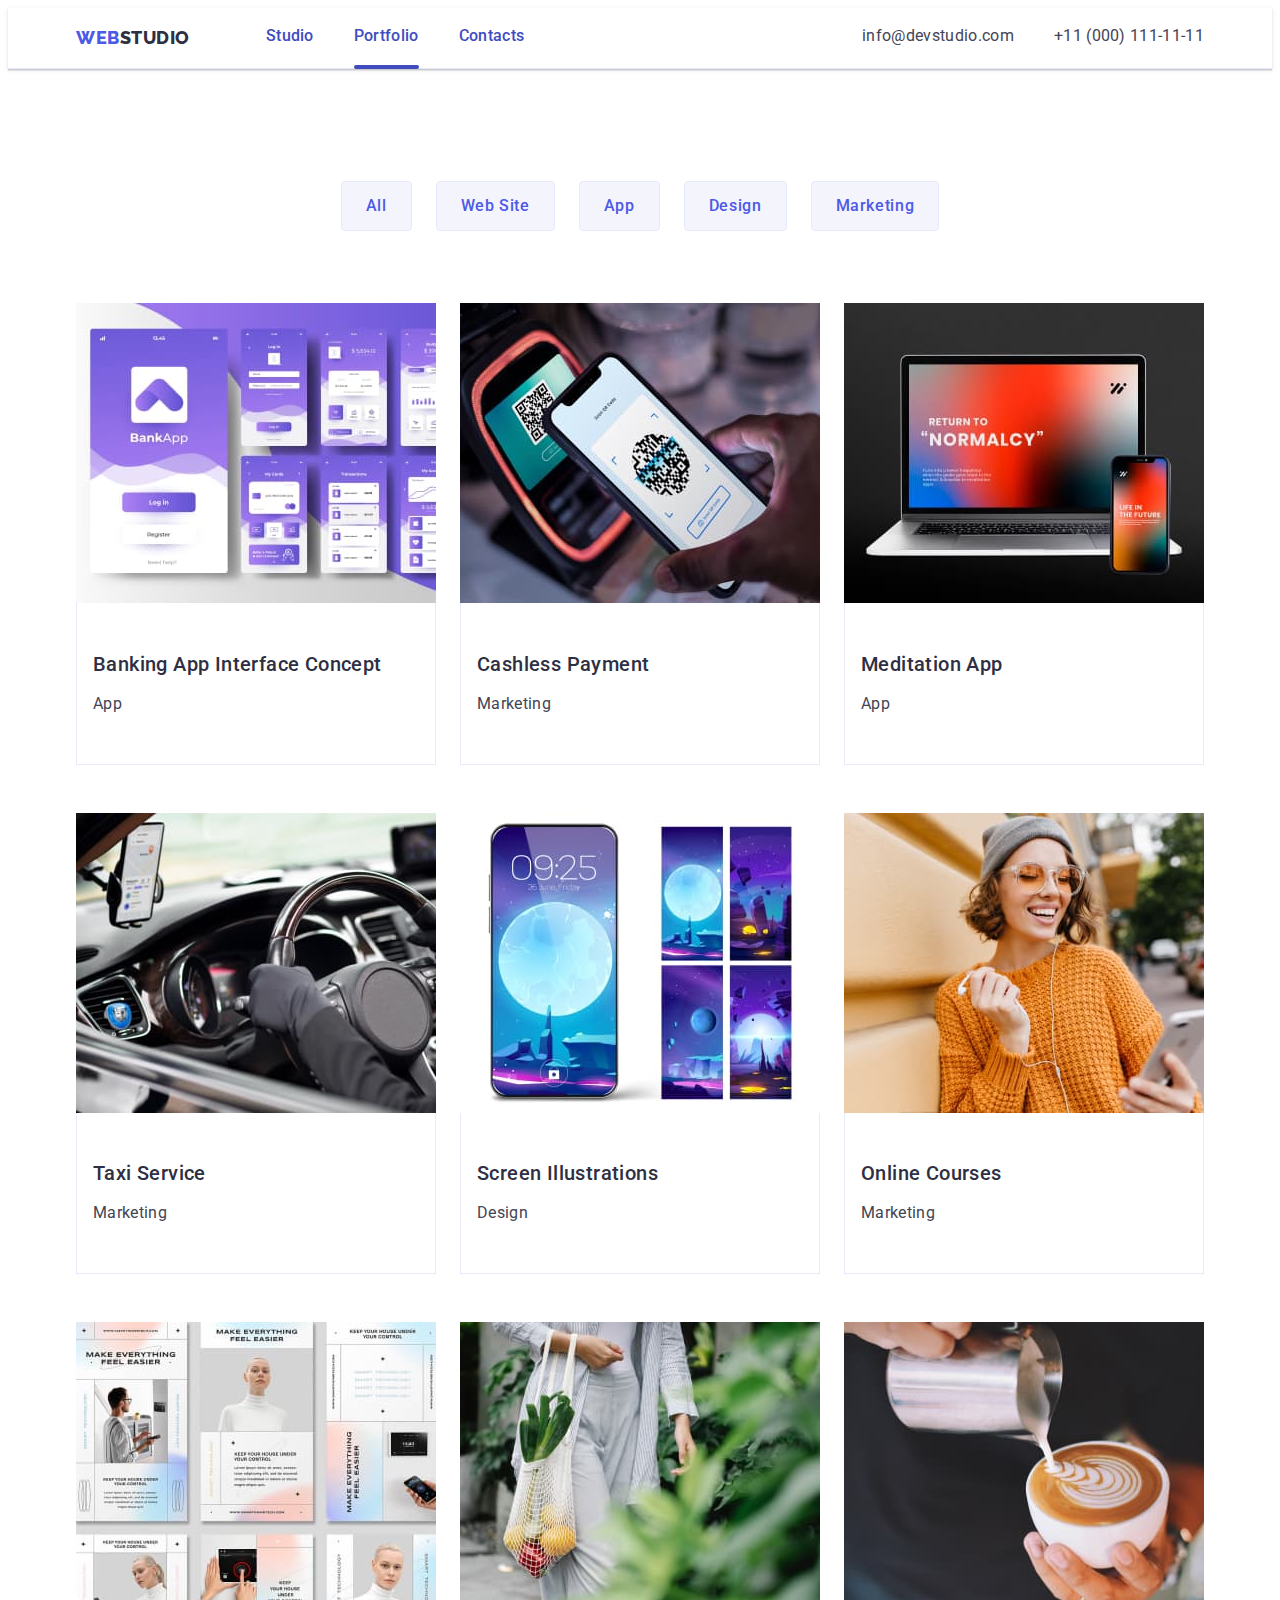
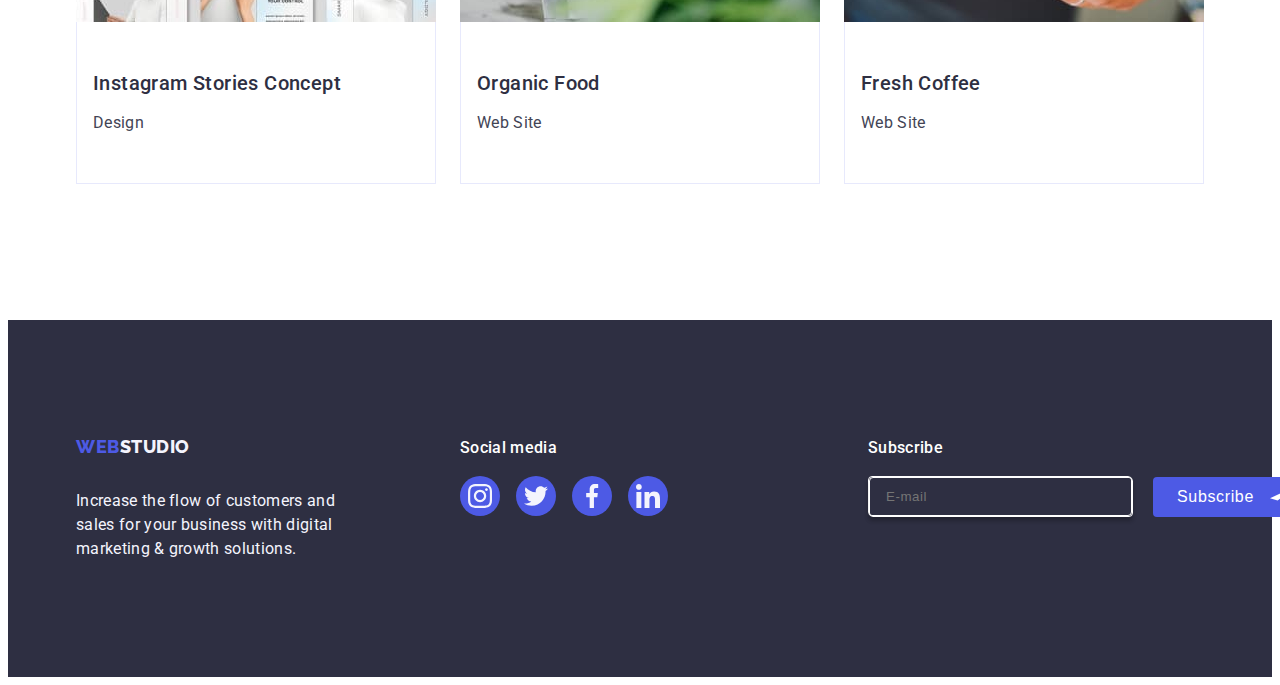
==== portfolio.html @ 629d3f47 "Initial commit" ====
<!DOCTYPE html>
<html lang="en">
  <head>
    <meta charset="UTF-8" />
    <meta name="viewport" content="width=device-width, initial-scale=1.0" />
    <title>Portofoliu</title>

    <link
      rel="stylesheet"
      href="https://cdnjs.cloudflare.com/ajax/libs/modern-normalize/2.0.0/modern-normalize.min.css"
      integrity="sha512-4xo8blKMVCiXpTaLzQSLSw3KFOVPWhm/TRtuPVc4WG6kUgjH6J03IBuG7JZPkcWMxJ5huwaBpOpnwYElP/m6wg=="
      crossorigin="anonymous"
      referrerpolicy="no-referrer"
    />
    <link rel="stylesheet" href="./css/styles.css" />
    <link rel="preconnect" href="https://fonts.googleapis.com" />
    <link rel="preconnect" href="https://fonts.gstatic.com" crossorigin />
    <link
      href="https://fonts.googleapis.com/css2?family=Raleway:wght@700&family=Roboto:wght@400;500;700;900&display=swap"
      rel="stylesheet"
    />
  </head>

  <body>
    <!-- Header content -->

    <header class="header-container">
      <div class="header-content container space">
        <nav class="header-navbar">
          <a class="logo logo-blue link header-navbar-logo" href="./index.html"
            >Web<span class="logo logo-dark link">Studio</span></a
          >
          <ul class="list header-navbar-menu">
            <li>
              <a class="header-nav-link link" href="./index.html">Studio</a>
            </li>
            <li>
              <a
                class="header-nav-link link portfolio-nav-link"
                href="./portfolio.html"
                >Portfolio</a
              >
            </li>
            <li>
              <a class="header-nav-link link" href="">Contacts</a>
            </li>
          </ul>
        </nav>
        <address class="address">
          <ul class="list header-address-container">
            <li>
              <a class="address-link link" href="mailto:info@devstudio.com"
                >info@devstudio.com</a
              >
            </li>
            <li>
              <a class="address-link link" href="tel:+110001111111"
                >+11 (000) 111-11-11</a
              >
            </li>
          </ul>
        </address>
      </div>
    </header>

    <main>
      <!-- Services section -->
      <section class="services-section-container">
        <div class="container">
          <h1 class="visually-hidden">h1</h1>
          <!-- Filter buttons -->
          <ul class="list filter-buttons-list">
            <li>
              <button class="portfolio-filter-button" type="button">All</button>
            </li>
            <li>
              <button class="portfolio-filter-button" type="button">
                Web Site
              </button>
            </li>
            <li>
              <button class="portfolio-filter-button" type="button">App</button>
            </li>
            <li>
              <button class="portfolio-filter-button" type="button">
                Design
              </button>
            </li>
            <li>
              <button class="portfolio-filter-button" type="button">
                Marketing
              </button>
            </li>
          </ul>

          <!-- Services content -->
          <ul class="list services-content-container">
            <li class="services-content-ul-li">
              <a class="link portfolio-link" href="">
                <div class="portfolio-transition-div">
                  <img
                    src="./images/service-img-banking-app.jpg"
                    alt="Banking"
                    width="360"
                  />
                  <p class="portfolio-transition-paragraph">
                    14 Stylish and User-Friendly App Design Concepts · Task
                    Manager App · Calorie Tracker App · Exotic Fruit Ecommerce
                    App · Cloud Storage App
                  </p>
                </div>
                <div class="services-content-div">
                  <h2 class="service-name">Banking App Interface Concept</h2>
                  <p class="service-category">App</p>
                </div>
              </a>
            </li>
            <li class="services-content-ul-li">
              <a class="link portfolio-link" href="">
                <div class="portfolio-transition-div">
                  <img
                    src="./images/service-img-payment.jpg"
                    alt="Payment"
                    width="360"
                  />
                  <p class="portfolio-transition-paragraph">
                    14 Stylish and User-Friendly App Design Concepts · Task
                    Manager App · Calorie Tracker App · Exotic Fruit Ecommerce
                    App · Cloud Storage App
                  </p>
                </div>
                <div class="services-content-div">
                  <h2 class="service-name">Cashless Payment</h2>
                  <p class="service-category">Marketing</p>
                </div>
              </a>
            </li>
            <li class="services-content-ul-li">
              <a class="link portfolio-link" href="">
                <div class="portfolio-transition-div">
                  <img
                    src="./images/service-img-meditation-app.jpg"
                    alt="Meditation"
                    width="360"
                  />
                  <p class="portfolio-transition-paragraph">
                    14 Stylish and User-Friendly App Design Concepts · Task
                    Manager App · Calorie Tracker App · Exotic Fruit Ecommerce
                    App · Cloud Storage App
                  </p>
                </div>
                <div class="services-content-div">
                  <h2 class="service-name">Meditation App</h2>
                  <p class="service-category">App</p>
                </div>
              </a>
            </li>
            <li class="services-content-ul-li">
              <a class="link portfolio-link" href="">
                <div class="portfolio-transition-div">
                  <img
                    src="./images/service-img-taxi-service.jpg"
                    alt="Taxi"
                    width="360"
                  />
                  <p class="portfolio-transition-paragraph">
                    14 Stylish and User-Friendly App Design Concepts · Task
                    Manager App · Calorie Tracker App · Exotic Fruit Ecommerce
                    App · Cloud Storage App
                  </p>
                </div>
                <div class="services-content-div">
                  <h2 class="service-name">Taxi Service</h2>
                  <p class="service-category">Marketing</p>
                </div>
              </a>
            </li>
            <li class="services-content-ul-li">
              <a class="link portfolio-link" href="">
                <div class="portfolio-transition-div">
                  <img
                    src="./images/service-img-screen-illustrations.jpg"
                    alt="Illustrations"
                    width="360"
                  />
                  <p class="portfolio-transition-paragraph">
                    14 Stylish and User-Friendly App Design Concepts · Task
                    Manager App · Calorie Tracker App · Exotic Fruit Ecommerce
                    App · Cloud Storage App
                  </p>
                </div>
                <div class="services-content-div">
                  <h2 class="service-name">Screen Illustrations</h2>
                  <p class="service-category">Design</p>
                </div>
              </a>
            </li>
            <li class="services-content-ul-li">
              <a class="link portfolio-link" href="">
                <div class="portfolio-transition-div">
                  <img
                    src="./images/service-img-courses.jpg"
                    alt="Courses"
                    width="360"
                  />
                  <p class="portfolio-transition-paragraph">
                    14 Stylish and User-Friendly App Design Concepts · Task
                    Manager App · Calorie Tracker App · Exotic Fruit Ecommerce
                    App · Cloud Storage App
                  </p>
                </div>
                <div class="services-content-div">
                  <h2 class="service-name">Online Courses</h2>
                  <p class="service-category">Marketing</p>
                </div>
              </a>
            </li>
            <li class="services-content-ul-li">
              <a class="link portfolio-link" href="">
                <div class="portfolio-transition-div">
                  <img
                    src="./images/service-img-insta-stories.jpg"
                    alt="Insta stories"
                    width="360"
                  />
                  <p class="portfolio-transition-paragraph">
                    14 Stylish and User-Friendly App Design Concepts · Task
                    Manager App · Calorie Tracker App · Exotic Fruit Ecommerce
                    App · Cloud Storage App
                  </p>
                </div>
                <div class="services-content-div">
                  <h2 class="service-name">Instagram Stories Concept</h2>
                  <p class="service-category">Design</p>
                </div>
              </a>
            </li>
            <li class="services-content-ul-li">
              <a class="link portfolio-link" href="">
                <div class="portfolio-transition-div">
                  <img
                    src="./images/service-img-food.jpg"
                    alt=" Food"
                    width="360"
                  />
                  <p class="portfolio-transition-paragraph">
                    14 Stylish and User-Friendly App Design Concepts · Task
                    Manager App · Calorie Tracker App · Exotic Fruit Ecommerce
                    App · Cloud Storage App
                  </p>
                </div>
                <div class="services-content-div">
                  <h2 class="service-name">Organic Food</h2>
                  <p class="service-category">Web Site</p>
                </div>
              </a>
            </li>
            <li class="services-content-ul-li">
              <a class="link portfolio-link" href="">
                <div class="portfolio-transition-div">
                  <img
                    src="./images/service-img-coffee.jpg"
                    alt="Coffee"
                    width="360"
                  />
                  <p class="portfolio-transition-paragraph">
                    14 Stylish and User-Friendly App Design Concepts · Task
                    Manager App · Calorie Tracker App · Exotic Fruit Ecommerce
                    App · Cloud Storage App
                  </p>
                </div>
                <div class="services-content-div">
                  <h2 class="service-name">Fresh Coffee</h2>
                  <p class="service-category">Web Site</p>
                </div>
              </a>
            </li>
          </ul>
        </div>
      </section>
    </main>

    <!-- Footer content -->
    <footer class="footer-background footer-container">
      <div class="container footer-div">
        <div class="footer-logo-div">
          <a
            class="logo logo-blue link footer-logo-container"
            href="./index.html"
            >Web<span class="logo logo-light link">Studio</span></a
          >
          <p class="footer-content footer-paragraph-container">
            Increase the flow of customers and sales for your business with
            digital marketing & growth solutions.
          </p>
          <address></address>
        </div>
        <div class="footer-social-media-div">
          <p class="footer-social-media-p">Social media</p>
          <ul class="list footer-ul-list-svg">
            <li class="footer-list-svg">
              <a href="" class="footer-link-svg">
                <svg width="24" height="24" class="footer-svg">
                  <use href="./images/icons.svg#instagram-2"></use>
                </svg>
              </a>
            </li>
            <li class="footer-list-svg">
              <a href="" class="footer-link-svg">
                <svg width="24" height="24" class="footer-svg">
                  <use href="./images/icons.svg#twitter-2"></use>
                </svg>
              </a>
            </li>
            <li class="footer-list-svg">
              <a href="" class="footer-link-svg">
                <svg width="24" height="24" class="footer-svg">
                  <use href="./images/icons.svg#facebook-2"></use>
                </svg>
              </a>
            </li>
            <li class="footer-list-svg">
              <a href="" class="footer-link-svg">
                <svg width="24" height="24" class="footer-svg">
                  <use href="./images/icons.svg#linkedin-2"></use>
                </svg>
              </a>
            </li>
          </ul>
        </div>
        <!-- Subscription Form -->
        <div class="footer-form-div">
          <p class="footer-form-p">Subscribe</p>
          <form
            class="footer-form-form"
            novalidate
            autocomplete="off"
            name="footer-form"
          >
            <label class="footer-form-label">
              <input
                class="footer-form-input"
                type="email"
                name="email"
                placeholder="E-mail"
              />
            </label>
            <button type="submit" class="footer-form-button">
              Subscribe
              <svg class="footer-form-svg" width="24" height="24">
                <use href="./images/icons.svg#send-icon"></use>
              </svg>
            </button>
          </form>
        </div>
      </div>
    </footer>
    <script src="./js/modal.js"></script>
  </body>
</html>
---- css/styles.css ----
:root {
  --primary-brand-color: #4d5ae5;
  --pressed-state-color: #404bbf;
  --dark-color: #2e2f42;
  --success-color: #31d0aa;
  --text-color: #434455;
  --subtle-text-color: #8e8f99;
  --accent-color: #e7e9fc;
  --light-color: #f4f4fd;
  --modal-overlay-color: #2e2f42;
  --hero-background-color: #2e2f42;
  --white-background-color: #ffffff;
  --modal-background-color: #fcfcfc;
}

* {
  box-sizing: border-box;
}

ul {
  padding: 0;
}

body {
  font-family: "Roboto", sans-serif;
  color: var(--text-color);
  background-color: var(--white-background-color);
}

.space {
  display: flex;
  justify-content: space-between;
}

img {
  display: block;
}

.header-container {
  border-bottom: 1px solid #e7e9fc;
  box-shadow: 0px 2px 1px rgba(46, 47, 66, 0.08),
    0px 1px 1px rgba(46, 47, 66, 0.16), 0px 1px 6px rgba(46, 47, 66, 0.08);
}

.header-content {
  display: flex;
}

.header-navbar {
  display: flex;
  align-items: center;
}

.header-navbar-logo {
  margin-right: 76px;
}

.header-navbar-menu {
  display: flex;
  gap: 40px;
}

.header-address-container {
  display: flex;
  gap: 40px;
}

.container {
  width: 1158px;
  margin: 0 auto;
  padding: 0 15px;
}

.logo {
  font-family: "Raleway", sans-serif;
  font-size: 18px;
  font-style: normal;
  font-weight: 800;
  line-height: 1.17;
  letter-spacing: 0.54px;
  text-transform: uppercase;
  text-decoration: none;
}

.logo-blue {
  color: var(--primary-brand-color);
}

.logo-dark {
  color: var(--dark-color);
}

.logo-light {
  color: var(--light-color);
}

.header-nav-link {
  color: var(--dark-color);
  padding: 24px 0;
  font-size: 16px;
  font-style: normal;
  font-weight: 500;
  line-height: 1.5;
  letter-spacing: 0.02em;
  transition: color 250ms cubic-bezier(0.4, 0, 0.2, 1);
  position: relative;
  color: #404bbf;
}

.header-nav-link:hover,
.header-nav-link:focus {
  color: #404bbf;
}

.studio-nav-link::after {
  content: "";
  width: 100%;
  height: 4px;
  left: 0;
  background-color: var(--pressed-state-color);
  display: block;
  border-radius: 2px;
  position: relative;
  top: 17px;
  bottom: -1px;
  transition: color 250ms cubic-bezier(0.4, 0, 0.2, 1);
}

.portfolio-nav-link::after {
  content: "";
  width: 100%;
  height: 4px;
  left: 0;
  background-color: var(--pressed-state-color);
  display: block;
  border-radius: 2px;
  position: relative;
  top: 17px;
  bottom: -1px;
  transition: color 250ms cubic-bezier(0.4, 0, 0.2, 1);
}

.contacts-nav-link::after {
  content: "";
  width: 100%;
  height: 4px;
  left: 0;
  background-color: var(--pressed-state-color);
  display: block;
  border-radius: 2px;
  position: relative;
  top: 17px;
  bottom: -1px;
  transition: color 250ms cubic-bezier(0.4, 0, 0.2, 1);
}

.address {
  font-style: normal;
}

.address-link {
  color: var(--text-color);
  font-size: 16px;
  font-style: normal;
  font-weight: 400;
  line-height: 1.5;
  letter-spacing: 0.32px;
  transition: color 250ms cubic-bezier(0.4, 0, 0.2, 1);
}

.address-link:hover,
.address-link:focus {
  color: var(--pressed-state-color);
}

.hero-background {
  background-color: var(--hero-background-color);
  max-width: 1440px;
  background-repeat: no-repeat;
  background-position: center;
  background-size: cover;
}

.hero-container {
  padding: 188px 0;
  background-image: linear-gradient(
      rgba(46, 47, 66, 0.7),
      rgba(46, 47, 66, 0.7)
    ),
    url(../images/background-image.jpg);
}

.hero-title {
  color: var(--white-background-color);
  text-align: center;
  font-size: 56px;
  font-style: normal;
  font-weight: 700;
  line-height: 1.07;
  letter-spacing: 1.12px;
  max-width: 496px;
}

.hero-order-button {
  font-family: "Roboto", sans-serif;
  background-color: var(--primary-brand-color);
  color: var(--white-background-color);
  font-size: 16px;
  font-style: normal;
  font-weight: 500;
  line-height: 1.5;
  letter-spacing: 0.64px;
  cursor: pointer;

  display: block;
  min-width: 169px;
  height: 56px;
  border: none;
  border-radius: 4px;
  transition: background-color 250ms cubic-bezier(0.4, 0, 0.2, 1);
}

.hero-order-button:hover,
.hero-order-button:focus {
  background-color: var(--pressed-state-color);
}

.hero-title-straighten {
  display: flex;
  flex-direction: column;
  align-items: center;
  justify-content: center;
}

.we-offer-container {
  padding: 120px 0;
}

.we-offer-svg {
  width: 64px;
  height: 64px;
}

.we-offer-div-icon {
  display: flex;
  align-items: center;
  justify-content: center;
  width: 264px;
  height: 112px;
  background-color: #f4f4fd;
  border-radius: 4px;
  margin-bottom: 8px;
}

.we-offer-text-list {
  display: flex;
  gap: 24px;
}

.we-offer-section-list {
  display: flex;
  gap: 24px;
}

.we-offer-section-icon-list {
  width: 100%;
  min-width: 264px;
}

.we-offer-element {
  padding: 24px 100px;
  border-radius: 4px;
  background: var(--CLOUD, #f4f4fd);
}

.we-offer-header {
  margin-bottom: 8px;
}

.our-work-container {
  padding-bottom: 120px;
}

.our-work-header {
  margin-bottom: 72px;
}

.our-work-list {
  display: flex;
  gap: 24px;
}

.our-work-element {
  flex-basis: calc((100% - 48px) / 3);
}

.header-subtitle {
  color: var(--dark-color);
  font-size: 20px;
  font-style: normal;
  font-weight: 500;
  line-height: 1.2;
  letter-spacing: 0.4px;
}

.paragraph-content {
  color: var(--text-color);
  font-size: 16px;
  font-weight: 400;
  line-height: 1.5;
  letter-spacing: 0.02em;
  font-style: normal;
}

.section-title {
  color: var(--dark-color);
  text-align: center;
  font-size: 36px;
  font-style: normal;
  font-weight: 700;
  line-height: 1.11;
  letter-spacing: 0.02em;
  text-transform: capitalize;
}

.our-team-background {
  background-color: var(--light-color);
}

.header-background {
  background-color: #ffffffff;
}

.our-team-container {
  padding: 120px 0;
}

.our-team-header {
  margin-bottom: 72px;
}

.our-team-list {
  display: flex;
  gap: 24px;
}

.our-team-ul-svg {
  display: flex;
  justify-content: center;
  gap: 24px;
}

.our-team-list-svg {
  width: 40px;
  height: 40px;
}

.section-three-svg {
  fill: #f4f4fd;
  width: 16px;
  height: 16px;
}

.our-team-link-svg {
  height: 100%;
  width: 100%;
  background-color: #4d5ae5;
  border-radius: 50%;
  display: flex;
  align-items: center;
  justify-content: center;
  transition: background-color 250ms cubic-bezier(0.4, 0, 0.2, 1);
}

.our-team-link-svg:hover {
  background-color: #404bbf;
}

.our-team-link-svg:focus {
  background-color: #404bbf;
}

.our-team-element {
  flex-basis: calc((100% - 72px) / 4);
  border-radius: 0px 0px 4px 4px;
  box-shadow: 0px 2px 1px 0px rgba(46, 47, 66, 0.08),
    0px 1px 1px 0px rgba(46, 47, 66, 0.16),
    0px 1px 6px 0px rgba(46, 47, 66, 0.08);
}

.our-team-employee-container {
  padding: 32px 0;
}

.our-team-employee-name {
  text-align: center;
  margin-bottom: 8px;
}

.our-team-employee-position {
  text-align: center;
}

.employee-name {
  color: var(--dark-color);
  font-size: 20px;
  font-style: normal;
  font-weight: 500;
  line-height: 1.2;
  letter-spacing: 0.4px;
}

.employee-job {
  color: var(--text-color);
  font-size: 16px;
  line-height: 1.5;
  letter-spacing: 0.32px;
}

.customers-section {
  padding-top: 120px;
  padding-bottom: 120px;
}

.customers-section-header {
  margin-bottom: 72px;
  color: #2e2f42;
  text-align: center;
  font-size: 36px;
  font-style: normal;
  font-weight: 700;
  line-height: 111.111%;
  letter-spacing: 0.72px;
  text-transform: capitalize;
}

.customers-section-icon {
  display: flex;
  justify-content: center;
  gap: 24px;
}

.customers-link {
  width: 100%;
  height: 100%;
  border-radius: 4px;
  border: 1px solid #8e8f99;
  display: flex;
  align-items: center;
  justify-content: center;
  color: #8e8f99;
  transition: border-color 250ms cubic-bezier(0.4, 0, 0.2, 1),
    color 250ms cubic-bezier(0.4, 0, 0.2, 1);
}

.customers-link:hover {
  border-color: #404bbf;
  color: #404bbf;
}

.customers-link:focus {
  border-color: #404bbf;
  color: #404bbf;
}

.customers-svg {
  width: 104px;
  height: 56px;
  fill: currentColor;
}

.customers-section-list-element {
  width: 168px;
  height: 88px;
}

.footer-background {
  background-color: var(--dark-color);
}

.footer-container {
  padding: 100px 0;
}

.footer-div {
  display: flex;
  align-items: baseline;
  display: flex;
  align-items: baseline;
}

.footer-social-media-div {
  margin-right: 120px;
}

.footer-social-media-p {
  margin-bottom: 16px;
  font-family: Roboto;
  font-size: 16px;
  font-style: normal;
  font-weight: 500;
  line-height: 1.5;
  letter-spacing: 0.02em;
  color: #ffffffff;
}

.footer-ul-list-svg {
  display: flex;
  justify-content: center;
  gap: 16px;
}

.footer-list-svg {
  width: 40px;
  height: 40px;
}

.footer-link-svg {
  width: 100%;
  height: 100%;
  background-color: #4d5ae5;
  border-radius: 50%;
  display: flex;
  align-items: center;
  justify-content: center;
  transition: background-color 250ms cubic-bezier(0.4, 0, 0.2, 1);
}

.footer-link-svg:hover,
.footer-link-svg:focus {
  background-color: #31d0aa;
}

.footer-svg {
  fill: #f4f4fd;
  width: 24px;
  height: 24px;
}

.footer-logo-container {
  display: inline-block;
  margin-bottom: 16px;
}

.footer-logo-div {
  margin-right: 120px;
}

.footer-paragraph-container {
  max-width: 264px;
}

.footer-content {
  color: var(--light-color);
  font-size: 16px;
  line-height: 1.5;
  letter-spacing: 0.32px;
}

.footer-social-media-p {
  font-weight: 500;
  line-height: 1.5;
  letter-spacing: 0.02em;
  color: var(--white-background-color);
  margin-bottom: 16px;
}

.footer-form-div {
  position: relative;
  margin-right: 0;
  margin-left: 80px;
}

.footer-form-p {
  color: var(--white-background-color);
  font-size: 16px;
  font-style: normal;
  font-weight: 500;
  line-height: 150%;
  letter-spacing: 0.32px;
  margin-bottom: 16px;
}

.footer-form-form {
  width: 264px;
  height: 40px;
  border-radius: 4px;
  border: 1px solid var(--white-background-color);
  box-shadow: 0px 4px 4px 0px rgba(0, 0, 0, 0.15);
  display: flex;
  flex-direction: row;
  position: absolute;
  gap: 24px;
}

.footer-form-label {
  color: var(--WHITE, #fff);
  width: 264px;
  height: 40px;
  font-family: "Roboto", sans-serif;
  font-size: 12px;
  font-style: normal;
  font-weight: 400;
  line-height: 200%;
  letter-spacing: 0.48px;
  position: absolute;
}

.footer-form-input {
  border: none;
  outline: none;
  background: none;
  width: 264px;
  height: 40px;
  border: 1px solid #ffffff;
  line-height: 1.5;
  letter-spacing: 0.04em;
  padding-left: 16px;
  box-shadow: 0px 4px 4px 0px rgba(0, 0, 0, 0.15);
  border-radius: 4px;
  color: #ffffff;
}

.footer-form-button {
  display: inline-flex;
  padding: 8px 24px;
  justify-content: center;
  align-items: center;
  min-width: 165px;
  height: 40px;
  border-radius: 4px;
  background: var(--primary-brand-color);
  cursor: pointer;
  border: none;
  transition: color 250ms cubic-bezier(0.4, 0, 0.2, 1),
    background-color 250ms cubic-bezier(0.4, 0, 0.2, 1),
    border-color 250ms cubic-bezier(0.4, 0, 0.2, 1),
    box-shadow 250ms cubic-bezier(0.4, 0, 0.2, 1);
  margin-left: 284px;
  font-size: 16px;
  font-style: normal;
  font-weight: 500;
  line-height: 150%;
  letter-spacing: 0.64px;
  color: #ffffff;
}

.footer-form-svg {
  fill: white;
  margin-left: 16px;
}

.list {
  list-style: none;
}

.services-section-container {
  padding-top: 96px;
  padding-bottom: 120px;
}

.filter-buttons-list {
  display: flex;
  justify-content: center;
  gap: 24px;
  margin-bottom: 72px;
}

.portfolio-filter-button {
  font-family: "Roboto", sans-serif;
  font-weight: 500;
  font-size: 16px;
  line-height: 1.5;
  letter-spacing: 0.04em;
  text-align: center;
  color: var(--primary-brand-color);
  background-color: var(--light-color);
  border-color: var(--accent-color);
  cursor: pointer;

  padding: 12px 24px;
  border: 1px solid var(--accent-color);
  border-radius: 4px;

  transition: color 250ms cubic-bezier(0.4, 0, 0.2, 1),
    background-color 250ms cubic-bezier(0.4, 0, 0.2, 1),
    border-color 250ms cubic-bezier(0.4, 0, 0.2, 1),
    box-shadow 250ms cubic-bezier(0.4, 0, 0.2, 1);
}

.portfolio-filter-button:hover,
.portfolio-filter-button:focus {
  color: #ffffffff;
  background-color: #404bbf;
  border: 1px solid transparent;
  box-shadow: 0px 3px 1px rgba(0, 0, 0, 0.1), 0px 2px 1px rgba(0, 0, 0, 0.08),
    0px 2px 2px rgba(0, 0, 0, 0.12);
}

.portfolio-link {
  width: calc((100%-48px) / 3);
  display: block;
  transition: box-shadow 250ms cubic-bezier(0.4, 0, 0.2, 1);
}

.portfolio-link:hover,
.portfolio-link:focus {
  box-shadow: 0px 1px 6px rgba(46, 47, 66, 0.08),
    0px 1px 1px rgba(46, 47, 66, 0.16), 0px 2px 1px rgba(46, 47, 66, 0.08);
}

.portfolio-link:hover .portfolio-transition-paragraph {
  transform: translateY(0%);
}

.portfolio-link:focus .portfolio-transition-paragraph {
  transform: translateY(0%);
}

.portfolio-transition-div {
  position: relative;
  overflow: hidden;
}

.portfolio-transition-paragraph {
  position: absolute;
  top: 0;
  font-size: 16px;
  line-height: 1.5;
  letter-spacing: 0.02em;
  color: var(--light-color);
  padding: 40px 32px;
  background-color: #4d5ae5;
  height: 100%;
  width: 100%;
  transform: translateY(100%);
  transition: transform 250ms cubic-bezier(0.4, 0, 0.2, 1);
}

.services-content-container {
  display: flex;
  flex-wrap: wrap;
  column-gap: 24px;
  row-gap: 48px;
  padding: 0;
}

.services-content-ul-li {
  flex-basis: calc((100% - 48px) / 3);
}

.services-content-div {
  padding: 32px 16px;
  border: 1px solid var(--accent-color);
  border-top: none;
}

.service-name {
  color: var(--dark-color);
  font-size: 20px;
  font-style: normal;
  font-weight: 500;
  line-height: 1.2;
  letter-spacing: 0.02em;
  margin-bottom: 8px;
}

.service-category {
  color: var(--text-color);
  font-size: 16px;
  line-height: 1.5;
  letter-spacing: 0.02em;
}

.link {
  text-decoration: none;
}

.visually-hidden {
  position: absolute;
  width: 1px;
  height: 1px;
  margin: -1px;
  border: 0;
  padding: 0;
  white-space: nowrap;
  clip-path: inset(100%);
  clip: rect(0 0 0 0);
  overflow: hidden;
}

.modal-div {
  position: fixed;
  top: 0;
  left: 0;
  width: 100%;
  height: 100%;
  background-color: rgba(46, 47, 66, 0.4);
  transition: opacity 250ms cubic-bezier(0.4, 0, 0.2, 1),
    visibility 250ms cubic-bezier(0.4, 0, 0.2, 1);
}

.is-hidden {
  opacity: 0;
  visibility: hidden;
  pointer-events: none;
}

.modal-container {
  position: absolute;
  padding: 72px 24px 24px 24px;
  top: 50%;
  left: 50%;
  transform: translate(-50%, -50%) scale(1);
  width: 408px;
  min-height: 584px;
  background: #fcfcfc;
  border-radius: 4px;
  transition: transform 250ms cubic-bezier(0.4, 0, 0.2, 1);
  box-shadow: 0px 2px 1px 0px rgba(0, 0, 0, 0.2),
    0px 1px 3px 0px rgba(0, 0, 0, 0.12), 0px 1px 1px 0px rgba(0, 0, 0, 0.14);
  transition: opacity 250ms cubic-bezier(0.4, 0, 0.2, 1),
    visibility 250ms cubic-bezier(0.4, 0, 0.2, 1);
}

.modal-button {
  border: 1px solid rgba(0, 0, 0, 0.1);
  position: absolute;
  top: 24px;
  right: 24px;
  width: 24px;
  height: 24px;
  border-radius: 50%;
  display: flex;
  align-items: center;
  justify-content: center;
  background-color: #e7e9fc;
  padding: 0;
  cursor: pointer;
  transition: background-color 250ms cubic-bezier(0.4, 0, 0.2, 1),
    border 250ms cubic-bezier(0.4, 0, 0.2, 1);
}

.modal-title {
  color: var(--dark-color);
  text-align: center;
  font-size: 16px;
  font-style: normal;
  font-weight: 500;
  line-height: 150%;
  letter-spacing: 0.32px;
  margin-bottom: 16px;
  text-align: center;
}

.modal-button:hover {
  background-color: #404bbf;
  border: none;
  fill: #ffffff;
}

.modal-button:focus {
  background-color: #404bbf;
  border: none;
  fill: #ffffff;
}

.modal-svg {
  transition: fill 250ms cubic-bezier(0.4, 0, 0.2, 1);
}

.modal-name-part {
  margin-bottom: 8px;
}

.names-label {
  display: block;
  gap: 8px;
  color: var(--subtle-text-color);
  font-size: 12px;
  font-style: normal;
  font-weight: 400;
  line-height: 1.17;
  letter-spacing: 0.48px;
  margin-bottom: 4px;
}

.input-blue-square {
  position: relative;
  width: 360px;
  height: 40px;
  transition: color 250ms cubic-bezier(0.4, 0, 0.2, 1),
    border 250ms cubic-bezier(0.4, 0, 0.2, 1);
}

.input-md {
  border: none;
  background: none;
  resize: none;
  outline: transparent;
  font-size: 12px;
  font-style: normal;
  line-height: 1.17;
  letter-spacing: 0.48px;
  border-radius: 4px;
  padding: 8px 16px;
  width: 100%;
  height: 120px;
  transition: border-color 250ms cubic-bezier(0.4, 0, 0.2, 1);
  color: rgba(46, 47, 66, 0.4);
  border: 1px solid rgba(46, 47, 66, 0.4);
}

.w-h-email-phone-name {
  width: 360px;
  height: 40px;
  padding-left: 38px;
  transition: border-color 250ms cubic-bezier(0.4, 0, 0.2, 1);
  border-radius: 4px;
  border: 1px solid rgba(46, 47, 66, 0.4);
}

.w-h-email-phone-name:focus {
  border-color: #4d5ae5;
}

.name-icon-person {
  top: 50%;
  fill: black;
  left: 16px;
  position: absolute;
  transform: translateY(-50%);
  transition: fill 250ms cubic-bezier(0.4, 0, 0.2, 1);
}

.input-textarea-bl-sq {
  margin-bottom: 16px;
}

.checkbox-label {
  margin-top: 8px;
  margin-bottom: 24px;
}

.checkbox {
  width: 16px;
  height: 16px;
  margin-right: 8px;
  stroke-width: 1px;
  stroke: var(--NAVY-BLUE-modal, rgba(46, 47, 66, 0.4));
}

.checkbox:hover,
.checkbox:focus {
  fill: var(--OCEAN, #404bbf);
  stroke-width: 1px;
  stroke: var(--OCEAN, #404bbf);
}

.checkboxspan {
  border: 1px solid rgba(46, 47, 66, 0.4);
  width: 16px;
  height: 16px;
  border-radius: 2px;
  transition: background-color 250ms cubic-bezier(0.4, 0, 0.2, 1),
    border 250ms cubic-bezier(0.4, 0, 0.2, 1),
    fill 250ms cubic-bezier(0.4, 0, 0.2, 1);
  display: inline-flex;
  align-items: center;
  justify-content: center;
  fill: transparent;
  margin-right: 8px;
}

input:checked + .names-label span:first-child {
  background-color: #404bbf;
  border: none;
  fill: #f4f4fd;
}

.checkiconspan:checked {
  stroke-width: 1px;
  fill: #f3f3fd;
}

.span-label-checkbox {
  color: var(--primary-brand-color);
  font-size: 12px;
  font-style: normal;
  font-weight: 400;
  line-height: 16px;
  letter-spacing: 0.48px;
  text-decoration-line: underline;
}

.div-button-modal {
  display: flex;
  justify-content: center;
  margin-bottom: 24px;
}

.submit-button-modal {
  font-family: "Roboto", sans-serif;
  display: block;
  color: #ffffff;
  font-size: 16px;
  font-style: normal;
  font-weight: 500;
  line-height: 150%;
  letter-spacing: 0.64px;
  padding: 16px 32px;
  border: none;
  cursor: pointer;
  min-width: 169px;
  height: 56px;
  gap: 10px;
  border-radius: 4px;
  background-color: #4d5ae5;
  box-shadow: 0px 4px 4px 0px rgba(0, 0, 0, 0.15);
  position: absolute;
  transition: background-color 250ms cubic-bezier(0.4, 0, 0.2, 1);
}

.input-md:focus {
  border-color: #4d5ae5;
}

input:checked + .names-label span:first-child {
  background-color: #404bbf;
  border: none;
  fill: #f4f4fd;
}

#phone-number-id:focus + .name-icon-person {
  fill: #4d5ae5;
}

#Email:focus + .name-icon-person {
  fill: #4d5ae5;
}

#user-name:focus + .name-icon-person {
  fill: #4d5ae5;
}
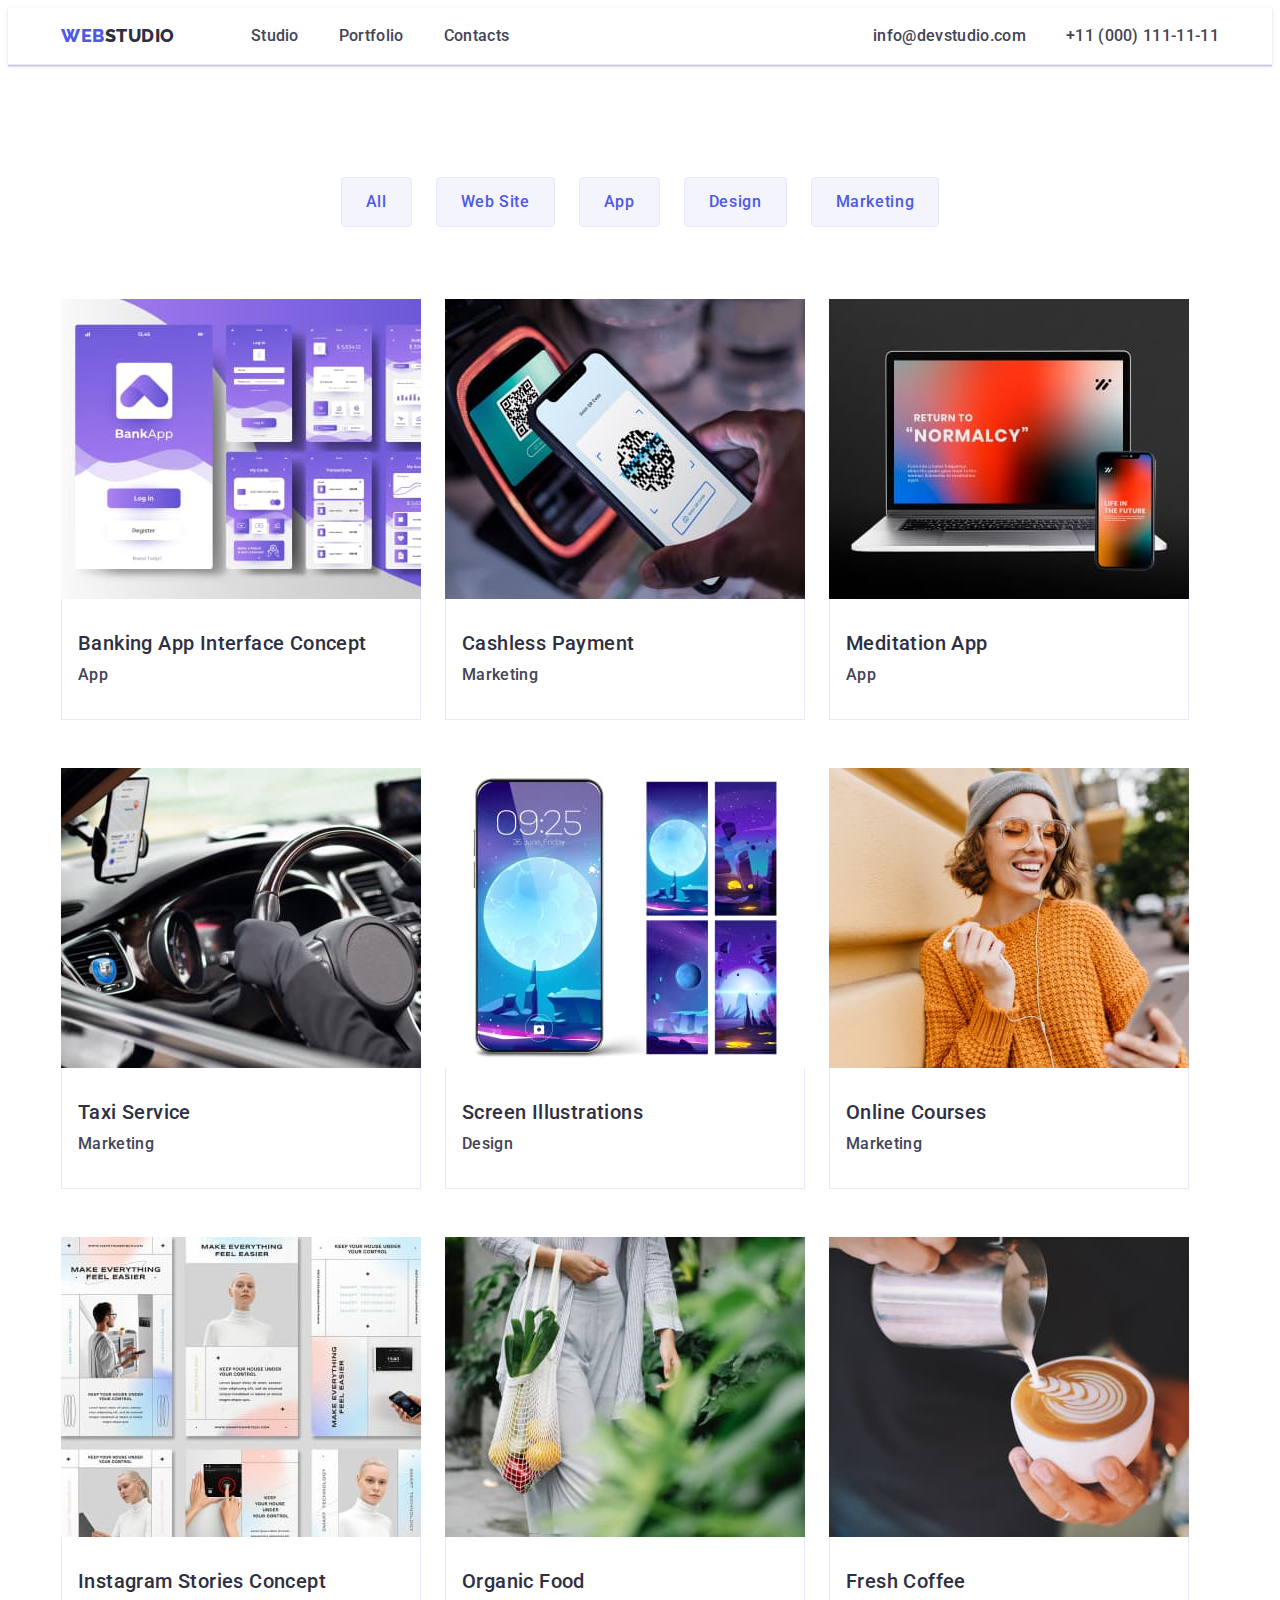
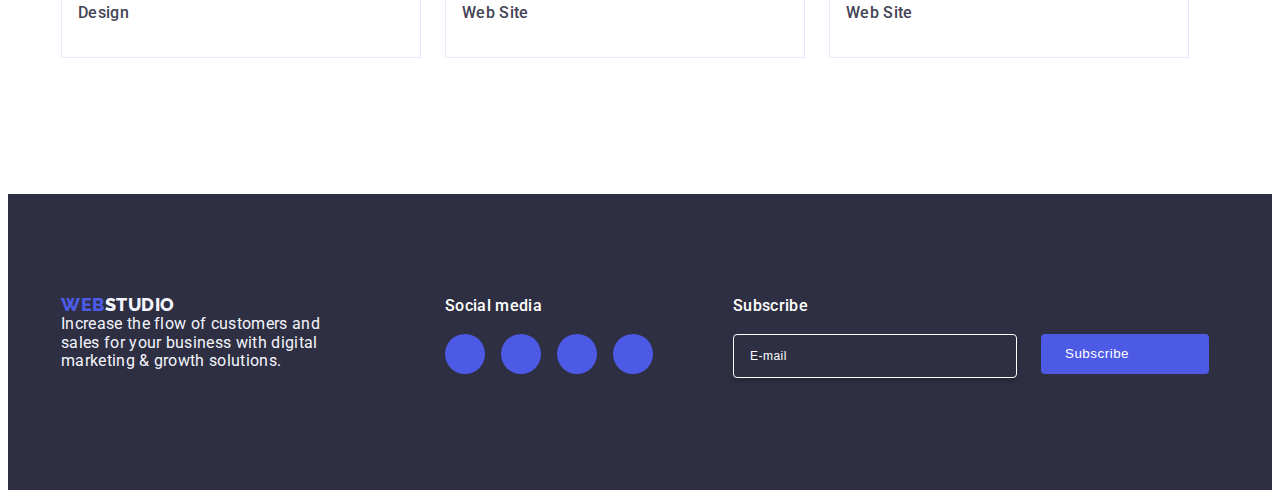
==== commit 5cf760cd: "7.4" ====
--- a/portfolio.html
+++ b/portfolio.html
@@ -3,7 +3,7 @@
   <head>
     <meta charset="UTF-8" />
     <meta name="viewport" content="width=device-width, initial-scale=1.0" />
-    <title>Portofoliu</title>
+    <title>Portofolio</title>
 
     <link
       rel="stylesheet"
@@ -20,41 +20,32 @@
       rel="stylesheet"
     />
   </head>
-
   <body>
-    <!-- Header content -->
-
-    <header class="header-container">
-      <div class="header-content container space">
-        <nav class="header-navbar">
-          <a class="logo logo-blue link header-navbar-logo" href="./index.html"
-            >Web<span class="logo logo-dark link">Studio</span></a
+    <header class="header">
+      <!-- Navigation -->
+      <div class="header-div container">
+        <nav class="nav">
+          <a href="./index.html" class="logo-link link">
+            Web<span class="logo-second-word">Studio</span></a
           >
-          <ul class="list header-navbar-menu">
-            <li>
-              <a class="header-nav-link link" href="./index.html">Studio</a>
-            </li>
-            <li>
-              <a
-                class="header-nav-link link portfolio-nav-link"
-                href="./portfolio.html"
-                >Portfolio</a
-              >
-            </li>
-            <li>
-              <a class="header-nav-link link" href="">Contacts</a>
-            </li>
+          <ul class="list nav-menu">
+            <li><a href="./index.html" class="nav-link link">Studio</a></li>
+            <li>
+              <a href="./portfolio.html" class="nav-link link">Portfolio</a>
+            </li>
+            <li><a href="" class="nav-link link">Contacts</a></li>
           </ul>
         </nav>
-        <address class="address">
-          <ul class="list header-address-container">
-            <li>
-              <a class="address-link link" href="mailto:info@devstudio.com"
+        <!-- Contact-Informations -->
+        <address class="address list">
+          <ul class="list address-list">
+            <li>
+              <a href="mailto:info@devstudio.com" class="phone-email link"
                 >info@devstudio.com</a
               >
             </li>
             <li>
-              <a class="address-link link" href="tel:+110001111111"
+              <a href="tel:+110001111111" class="phone-email link"
                 >+11 (000) 111-11-11</a
               >
             </li>
@@ -62,216 +53,194 @@
         </address>
       </div>
     </header>
-
     <main>
-      <!-- Services section -->
-      <section class="services-section-container">
-        <div class="container">
-          <h1 class="visually-hidden">h1</h1>
-          <!-- Filter buttons -->
-          <ul class="list filter-buttons-list">
-            <li>
-              <button class="portfolio-filter-button" type="button">All</button>
-            </li>
-            <li>
-              <button class="portfolio-filter-button" type="button">
-                Web Site
-              </button>
-            </li>
-            <li>
-              <button class="portfolio-filter-button" type="button">App</button>
-            </li>
-            <li>
-              <button class="portfolio-filter-button" type="button">
-                Design
-              </button>
-            </li>
-            <li>
-              <button class="portfolio-filter-button" type="button">
-                Marketing
-              </button>
-            </li>
-          </ul>
-
-          <!-- Services content -->
-          <ul class="list services-content-container">
-            <li class="services-content-ul-li">
-              <a class="link portfolio-link" href="">
-                <div class="portfolio-transition-div">
-                  <img
-                    src="./images/service-img-banking-app.jpg"
-                    alt="Banking"
-                    width="360"
-                  />
-                  <p class="portfolio-transition-paragraph">
-                    14 Stylish and User-Friendly App Design Concepts · Task
-                    Manager App · Calorie Tracker App · Exotic Fruit Ecommerce
-                    App · Cloud Storage App
-                  </p>
-                </div>
-                <div class="services-content-div">
-                  <h2 class="service-name">Banking App Interface Concept</h2>
-                  <p class="service-category">App</p>
-                </div>
-              </a>
-            </li>
-            <li class="services-content-ul-li">
-              <a class="link portfolio-link" href="">
-                <div class="portfolio-transition-div">
-                  <img
-                    src="./images/service-img-payment.jpg"
-                    alt="Payment"
-                    width="360"
-                  />
-                  <p class="portfolio-transition-paragraph">
-                    14 Stylish and User-Friendly App Design Concepts · Task
-                    Manager App · Calorie Tracker App · Exotic Fruit Ecommerce
-                    App · Cloud Storage App
-                  </p>
-                </div>
-                <div class="services-content-div">
-                  <h2 class="service-name">Cashless Payment</h2>
-                  <p class="service-category">Marketing</p>
-                </div>
-              </a>
-            </li>
-            <li class="services-content-ul-li">
-              <a class="link portfolio-link" href="">
-                <div class="portfolio-transition-div">
-                  <img
-                    src="./images/service-img-meditation-app.jpg"
-                    alt="Meditation"
-                    width="360"
-                  />
-                  <p class="portfolio-transition-paragraph">
-                    14 Stylish and User-Friendly App Design Concepts · Task
-                    Manager App · Calorie Tracker App · Exotic Fruit Ecommerce
-                    App · Cloud Storage App
-                  </p>
-                </div>
-                <div class="services-content-div">
-                  <h2 class="service-name">Meditation App</h2>
-                  <p class="service-category">App</p>
-                </div>
-              </a>
-            </li>
-            <li class="services-content-ul-li">
-              <a class="link portfolio-link" href="">
-                <div class="portfolio-transition-div">
-                  <img
-                    src="./images/service-img-taxi-service.jpg"
-                    alt="Taxi"
-                    width="360"
-                  />
-                  <p class="portfolio-transition-paragraph">
-                    14 Stylish and User-Friendly App Design Concepts · Task
-                    Manager App · Calorie Tracker App · Exotic Fruit Ecommerce
-                    App · Cloud Storage App
-                  </p>
-                </div>
-                <div class="services-content-div">
-                  <h2 class="service-name">Taxi Service</h2>
-                  <p class="service-category">Marketing</p>
-                </div>
-              </a>
-            </li>
-            <li class="services-content-ul-li">
-              <a class="link portfolio-link" href="">
-                <div class="portfolio-transition-div">
-                  <img
-                    src="./images/service-img-screen-illustrations.jpg"
-                    alt="Illustrations"
-                    width="360"
-                  />
-                  <p class="portfolio-transition-paragraph">
-                    14 Stylish and User-Friendly App Design Concepts · Task
-                    Manager App · Calorie Tracker App · Exotic Fruit Ecommerce
-                    App · Cloud Storage App
-                  </p>
-                </div>
-                <div class="services-content-div">
-                  <h2 class="service-name">Screen Illustrations</h2>
-                  <p class="service-category">Design</p>
-                </div>
-              </a>
-            </li>
-            <li class="services-content-ul-li">
-              <a class="link portfolio-link" href="">
-                <div class="portfolio-transition-div">
-                  <img
-                    src="./images/service-img-courses.jpg"
-                    alt="Courses"
-                    width="360"
-                  />
-                  <p class="portfolio-transition-paragraph">
-                    14 Stylish and User-Friendly App Design Concepts · Task
-                    Manager App · Calorie Tracker App · Exotic Fruit Ecommerce
-                    App · Cloud Storage App
-                  </p>
-                </div>
-                <div class="services-content-div">
-                  <h2 class="service-name">Online Courses</h2>
-                  <p class="service-category">Marketing</p>
-                </div>
-              </a>
-            </li>
-            <li class="services-content-ul-li">
-              <a class="link portfolio-link" href="">
-                <div class="portfolio-transition-div">
-                  <img
-                    src="./images/service-img-insta-stories.jpg"
-                    alt="Insta stories"
-                    width="360"
-                  />
-                  <p class="portfolio-transition-paragraph">
-                    14 Stylish and User-Friendly App Design Concepts · Task
-                    Manager App · Calorie Tracker App · Exotic Fruit Ecommerce
-                    App · Cloud Storage App
-                  </p>
-                </div>
-                <div class="services-content-div">
-                  <h2 class="service-name">Instagram Stories Concept</h2>
-                  <p class="service-category">Design</p>
-                </div>
-              </a>
-            </li>
-            <li class="services-content-ul-li">
-              <a class="link portfolio-link" href="">
-                <div class="portfolio-transition-div">
-                  <img
-                    src="./images/service-img-food.jpg"
-                    alt=" Food"
-                    width="360"
-                  />
-                  <p class="portfolio-transition-paragraph">
-                    14 Stylish and User-Friendly App Design Concepts · Task
-                    Manager App · Calorie Tracker App · Exotic Fruit Ecommerce
-                    App · Cloud Storage App
-                  </p>
-                </div>
-                <div class="services-content-div">
-                  <h2 class="service-name">Organic Food</h2>
-                  <p class="service-category">Web Site</p>
-                </div>
-              </a>
-            </li>
-            <li class="services-content-ul-li">
-              <a class="link portfolio-link" href="">
-                <div class="portfolio-transition-div">
-                  <img
-                    src="./images/service-img-coffee.jpg"
-                    alt="Coffee"
-                    width="360"
-                  />
-                  <p class="portfolio-transition-paragraph">
-                    14 Stylish and User-Friendly App Design Concepts · Task
-                    Manager App · Calorie Tracker App · Exotic Fruit Ecommerce
-                    App · Cloud Storage App
-                  </p>
-                </div>
-                <div class="services-content-div">
-                  <h2 class="service-name">Fresh Coffee</h2>
-                  <p class="service-category">Web Site</p>
+      <!-- Filter-Section -->
+      <section class="filter-section">
+        <div class="portfolio-section-div container">
+          <h1 class="visually-hidden">nu poate fi gol</h1>
+          <ul class="list buttons-list">
+            <li>
+              <button type="button" class="button">All</button>
+            </li>
+            <li>
+              <button type="button" class="button">Web Site</button>
+            </li>
+            <li>
+              <button type="button" class="button">App</button>
+            </li>
+            <li>
+              <button type="button" class="button">Design</button>
+            </li>
+            <li>
+              <button type="button" class="button">Marketing</button>
+            </li>
+          </ul>
+          <ul class="list portfolio-list">
+            <li class="portfolio-list-list">
+              <a href="" class="link portfolio-link">
+                <div class="transition-portfolio-div">
+                  <img
+                    src="./images/bankapp.jpg"
+                    alt="bank aplication"
+                    width="360"
+                  />
+                  <p class="transition-portfolio-paragraf">
+                    14 Stylish and User-Friendly App Design Concepts · Task
+                    Manager App · Calorie Tracker App · Exotic Fruit Ecommerce
+                    App · Cloud Storage App
+                  </p>
+                </div>
+                <div class="portfolio-link-div">
+                  <h2 class="projects-name">Banking App Interface Concept</h2>
+                  <p class="projects-description">App</p>
+                </div>
+              </a>
+            </li>
+            <li class="portfolio-list-list">
+              <a href="" class="link portfolio-link">
+                <div class="transition-portfolio-div">
+                  <img
+                    src="./images/phoneapp.jpg"
+                    alt="phone aplication"
+                    width="360"
+                  />
+                  <p class="transition-portfolio-paragraf">
+                    14 Stylish and User-Friendly App Design Concepts · Task
+                    Manager App · Calorie Tracker App · Exotic Fruit Ecommerce
+                    App · Cloud Storage App
+                  </p>
+                </div>
+                <div class="portfolio-link-div">
+                  <h2 class="projects-name">Cashless Payment</h2>
+                  <p class="projects-description">Marketing</p>
+                </div>
+              </a>
+            </li>
+            <li class="portfolio-list-list">
+              <a href="" class="link portfolio-link">
+                <div class="transition-portfolio-div">
+                  <img
+                    src="./images/computerapp.jpg"
+                    alt="computer aplication"
+                    width="360"
+                  />
+                  <p class="transition-portfolio-paragraf">
+                    14 Stylish and User-Friendly App Design Concepts · Task
+                    Manager App · Calorie Tracker App · Exotic Fruit Ecommerce
+                    App · Cloud Storage App
+                  </p>
+                </div>
+                <div class="portfolio-link-div">
+                  <h2 class="projects-name">Meditation App</h2>
+                  <p class="projects-description">App</p>
+                </div>
+              </a>
+            </li>
+            <li class="portfolio-list-list">
+              <a href="" class="link portfolio-link">
+                <div class="transition-portfolio-div">
+                  <img src="./images/car.jpg" alt="inide the car" width="360" />
+                  <p class="transition-portfolio-paragraf">
+                    14 Stylish and User-Friendly App Design Concepts · Task
+                    Manager App · Calorie Tracker App · Exotic Fruit Ecommerce
+                    App · Cloud Storage App
+                  </p>
+                </div>
+                <div class="portfolio-link-div">
+                  <h2 class="projects-name">Taxi Service</h2>
+                  <p class="projects-description">Marketing</p>
+                </div>
+              </a>
+            </li>
+            <li class="portfolio-list-list">
+              <a href="" class="link portfolio-link">
+                <div class="transition-portfolio-div">
+                  <img
+                    src="./images/phone-interface.jpg"
+                    alt="phone interface"
+                    width="360"
+                  />
+                  <p class="transition-portfolio-paragraf">
+                    14 Stylish and User-Friendly App Design Concepts · Task
+                    Manager App · Calorie Tracker App · Exotic Fruit Ecommerce
+                    App · Cloud Storage App
+                  </p>
+                </div>
+                <div class="portfolio-link-div">
+                  <h2 class="projects-name">Screen Illustrations</h2>
+                  <p class="projects-description">Design</p>
+                </div>
+              </a>
+            </li>
+            <li class="portfolio-list-list">
+              <a href="" class="link portfolio-link">
+                <div class="transition-portfolio-div">
+                  <img src="./images/person.jpg" alt="persoana" width="360" />
+                  <p class="transition-portfolio-paragraf">
+                    14 Stylish and User-Friendly App Design Concepts · Task
+                    Manager App · Calorie Tracker App · Exotic Fruit Ecommerce
+                    App · Cloud Storage App
+                  </p>
+                </div>
+                <div class="portfolio-link-div">
+                  <h2 class="projects-name">Online Courses</h2>
+                  <p class="projects-description">Marketing</p>
+                </div>
+              </a>
+            </li>
+            <li class="portfolio-list-list">
+              <a href="" class="link portfolio-link">
+                <div class="transition-portfolio-div">
+                  <img
+                    src="./images/app-showcase.jpg"
+                    alt="aplication interface"
+                    width="360"
+                  />
+                  <p class="transition-portfolio-paragraf">
+                    14 Stylish and User-Friendly App Design Concepts · Task
+                    Manager App · Calorie Tracker App · Exotic Fruit Ecommerce
+                    App · Cloud Storage App
+                  </p>
+                </div>
+                <div class="portfolio-link-div">
+                  <h2 class="projects-name">Instagram Stories Concept</h2>
+                  <p class="projects-description">Design</p>
+                </div>
+              </a>
+            </li>
+            <li class="portfolio-list-list">
+              <a href="" class="link portfolio-link">
+                <div class="transition-portfolio-div">
+                  <img
+                    src="./images/groceries.jpg"
+                    alt="groceries"
+                    width="360"
+                  />
+                  <p class="transition-portfolio-paragraf">
+                    14 Stylish and User-Friendly App Design Concepts · Task
+                    Manager App · Calorie Tracker App · Exotic Fruit Ecommerce
+                    App · Cloud Storage App
+                  </p>
+                </div>
+                <div class="portfolio-link-div">
+                  <h2 class="projects-name">Organic Food</h2>
+                  <p class="projects-description">Web Site</p>
+                </div>
+              </a>
+            </li>
+            <li class="portfolio-list-list">
+              <a href="" class="link portfolio-link">
+                <div class="transition-portfolio-div">
+                  <img src="./images/coffe.jpg" alt="coffe" width="360" />
+                  <p class="transition-portfolio-paragraf">
+                    14 Stylish and User-Friendly App Design Concepts · Task
+                    Manager App · Calorie Tracker App · Exotic Fruit Ecommerce
+                    App · Cloud Storage App
+                  </p>
+                </div>
+                <div class="portfolio-link-div">
+                  <h2 class="projects-name">Fresh Coffee</h2>
+                  <p class="projects-description">Web Site</p>
                 </div>
               </a>
             </li>
@@ -279,82 +248,75 @@
         </div>
       </section>
     </main>
-
-    <!-- Footer content -->
-    <footer class="footer-background footer-container">
-      <div class="container footer-div">
-        <div class="footer-logo-div">
-          <a
-            class="logo logo-blue link footer-logo-container"
-            href="./index.html"
-            >Web<span class="logo logo-light link">Studio</span></a
+    <footer class="foooter-bg">
+      <!-- Logo-Footer -->
+      <div class="footer-div container">
+        <div class="footer-div-logo">
+          <a href="./index.html" class="logo-link link">
+            Web<span class="logo-second-word-footer">Studio</span></a
           >
-          <p class="footer-content footer-paragraph-container">
+          <p class="footer-text-portfolio">
             Increase the flow of customers and sales for your business with
             digital marketing & growth solutions.
           </p>
           <address></address>
         </div>
-        <div class="footer-social-media-div">
-          <p class="footer-social-media-p">Social media</p>
+        <div class="social-media-div">
+          <p class="social-media-text">Social media</p>
           <ul class="list footer-ul-list-svg">
             <li class="footer-list-svg">
               <a href="" class="footer-link-svg">
                 <svg width="24" height="24" class="footer-svg">
-                  <use href="./images/icons.svg#instagram-2"></use>
+                  <use href="./images/icons.svg#icon-instagram-2"></use>
                 </svg>
               </a>
             </li>
             <li class="footer-list-svg">
               <a href="" class="footer-link-svg">
                 <svg width="24" height="24" class="footer-svg">
-                  <use href="./images/icons.svg#twitter-2"></use>
+                  <use href="./images/icons.svg#icon-twitter-1"></use>
                 </svg>
               </a>
             </li>
             <li class="footer-list-svg">
               <a href="" class="footer-link-svg">
                 <svg width="24" height="24" class="footer-svg">
-                  <use href="./images/icons.svg#facebook-2"></use>
+                  <use href="./images/icons.svg#icon-facebook-1"></use>
                 </svg>
               </a>
             </li>
             <li class="footer-list-svg">
               <a href="" class="footer-link-svg">
                 <svg width="24" height="24" class="footer-svg">
-                  <use href="./images/icons.svg#linkedin-2"></use>
+                  <use href="./images/icons.svg#icon-linkedin-1"></use>
                 </svg>
               </a>
             </li>
           </ul>
         </div>
-        <!-- Subscription Form -->
-        <div class="footer-form-div">
-          <p class="footer-form-p">Subscribe</p>
-          <form
-            class="footer-form-form"
-            novalidate
-            autocomplete="off"
-            name="footer-form"
-          >
-            <label class="footer-form-label">
+        <div class="footer-subscribe">
+          <p class="footer-subscribe-p">Subscribe</p>
+          <form name="mailsub" class="footer-form">
+            <label class="footer-label">
               <input
+                name="subscription"
+                type="email"
+                placeholder="E-mail"
                 class="footer-form-input"
-                type="email"
-                name="email"
-                placeholder="E-mail"
               />
             </label>
-            <button type="submit" class="footer-form-button">
+            <button type="submit" class="subscribe-button">
               Subscribe
-              <svg class="footer-form-svg" width="24" height="24">
-                <use href="./images/icons.svg#send-icon"></use>
+              <svg width="24" height="24" class="subscribe-svg">
+                <use
+                  href="./images/icons.svg#linkedin-1"
+                  class="subscribe-svg-svg"
+                ></use>
               </svg>
             </button>
           </form>
         </div>
       </div>
     </footer>
-    <script src="./js/modal.js"></script>
   </body>
 </html>
--- a/css/styles.css
+++ b/css/styles.css
@@ -1,68 +1,57 @@
 :root {
-  --primary-brand-color: #4d5ae5;
-  --pressed-state-color: #404bbf;
-  --dark-color: #2e2f42;
-  --success-color: #31d0aa;
-  --text-color: #434455;
-  --subtle-text-color: #8e8f99;
-  --accent-color: #e7e9fc;
-  --light-color: #f4f4fd;
-  --modal-overlay-color: #2e2f42;
-  --hero-background-color: #2e2f42;
-  --white-background-color: #ffffff;
-  --modal-background-color: #fcfcfc;
-}
-
-* {
-  box-sizing: border-box;
+  --main-color-white: white;
+  --text-color-navy: #2e2f42;
+  --text-color-slate: #434455;
+  --text-color-cloud: #f4f4fd;
+  --text-color-logo: #4d5ae5;
+  --background-color: #2e2f42;
+  --button-hover-color: #404bbf;
+  --logo-font-family: "Raleway", sans-serif;
+  --text-font-family: "Roboto", sans-serif;
+}
+
+body {
+  font-family: var(--text-font-family);
+  background-color: var(--main-color-white);
+  color: var(--text-color-slate);
 }
 
 ul {
   padding: 0;
 }
-
-body {
-  font-family: "Roboto", sans-serif;
-  color: var(--text-color);
-  background-color: var(--white-background-color);
-}
-
-.space {
-  display: flex;
-  justify-content: space-between;
+p {
+  margin: 0;
+}
+
+h2 {
+  margin: 0;
+}
+
+/* button {
+  margin: 0;
+} */
+
+.link {
+  text-decoration: none;
+  font-weight: 500;
+  line-height: 1.5;
+  letter-spacing: 0.02em;
+  color: var(--list-color);
+}
+
+.link:hover {
+  color: #404bbf;
+}
+.link:focus {
+  color: #404bbf;
+}
+
+.list {
+  list-style: none;
 }
 
 img {
   display: block;
-}
-
-.header-container {
-  border-bottom: 1px solid #e7e9fc;
-  box-shadow: 0px 2px 1px rgba(46, 47, 66, 0.08),
-    0px 1px 1px rgba(46, 47, 66, 0.16), 0px 1px 6px rgba(46, 47, 66, 0.08);
-}
-
-.header-content {
-  display: flex;
-}
-
-.header-navbar {
-  display: flex;
-  align-items: center;
-}
-
-.header-navbar-logo {
-  margin-right: 76px;
-}
-
-.header-navbar-menu {
-  display: flex;
-  gap: 40px;
-}
-
-.header-address-container {
-  display: flex;
-  gap: 40px;
 }
 
 .container {
@@ -71,630 +60,189 @@
   padding: 0 15px;
 }
 
-.logo {
-  font-family: "Raleway", sans-serif;
+.header {
+  border-bottom: 1px solid #e7e9fc;
+  box-shadow: 0px 2px 1px rgba(46, 47, 66, 0.08),
+    0px 1px 1px rgba(46, 47, 66, 0.16), 0px 1px 6px rgba(46, 47, 66, 0.08);
+}
+
+.header-div {
+  display: flex;
+  justify-content: space-between;
+}
+
+.nav {
+  display: flex;
+  align-items: center;
+}
+
+.nav-link {
+  color: var(--text-color-navy);
+  font-size: 16px;
+  font-weight: 500;
+  line-height: 150%;
+  letter-spacing: 0.32px;
+  padding: 24px 0;
+  transition: color 250ms cubic-bezier(0.4, 0, 0.2, 1);
+  color: var(--text-color-slate);
+  position: relative;
+  overflow: hidden;
+}
+
+.studio-selected::after {
+  content: "";
+  position: absolute;
+  left: 0;
+  bottom: 4px;
+  height: 4px;
+  width: 100%;
+  background-color: #404bbf;
+  border-radius: 2px;
+}
+
+.nav-link:hover .nav-link:focus {
+  color: var(--button-hover-color);
+}
+
+.nav-menu {
+  display: flex;
+  gap: 40px;
+}
+
+.logo-link {
+  color: var(--text-color-logo);
+  font-family: var(--logo-font-family);
   font-size: 18px;
-  font-style: normal;
   font-weight: 800;
   line-height: 1.17;
   letter-spacing: 0.54px;
   text-transform: uppercase;
-  text-decoration: none;
-}
-
-.logo-blue {
-  color: var(--primary-brand-color);
-}
-
-.logo-dark {
-  color: var(--dark-color);
-}
-
-.logo-light {
-  color: var(--light-color);
-}
-
-.header-nav-link {
-  color: var(--dark-color);
-  padding: 24px 0;
+  margin-right: 76px;
+  display: inline-block;
+  /* Modificat din tema 3 */
+  /* margin-bottom: 16px; */
+}
+
+.logo-second-word {
+  color: var(--text-color-navy);
+}
+
+.address {
+  color: var(--text-color-slate);
   font-size: 16px;
   font-style: normal;
-  font-weight: 500;
-  line-height: 1.5;
-  letter-spacing: 0.02em;
-  transition: color 250ms cubic-bezier(0.4, 0, 0.2, 1);
-  position: relative;
-  color: #404bbf;
-}
-
-.header-nav-link:hover,
-.header-nav-link:focus {
-  color: #404bbf;
-}
-
-.studio-nav-link::after {
-  content: "";
-  width: 100%;
-  height: 4px;
-  left: 0;
-  background-color: var(--pressed-state-color);
-  display: block;
-  border-radius: 2px;
-  position: relative;
-  top: 17px;
-  bottom: -1px;
-  transition: color 250ms cubic-bezier(0.4, 0, 0.2, 1);
-}
-
-.portfolio-nav-link::after {
-  content: "";
-  width: 100%;
-  height: 4px;
-  left: 0;
-  background-color: var(--pressed-state-color);
-  display: block;
-  border-radius: 2px;
-  position: relative;
-  top: 17px;
-  bottom: -1px;
-  transition: color 250ms cubic-bezier(0.4, 0, 0.2, 1);
-}
-
-.contacts-nav-link::after {
-  content: "";
-  width: 100%;
-  height: 4px;
-  left: 0;
-  background-color: var(--pressed-state-color);
-  display: block;
-  border-radius: 2px;
-  position: relative;
-  top: 17px;
-  bottom: -1px;
-  transition: color 250ms cubic-bezier(0.4, 0, 0.2, 1);
-}
-
-.address {
-  font-style: normal;
-}
-
-.address-link {
-  color: var(--text-color);
-  font-size: 16px;
-  font-style: normal;
-  font-weight: 400;
-  line-height: 1.5;
+  line-height: 150%;
   letter-spacing: 0.32px;
-  transition: color 250ms cubic-bezier(0.4, 0, 0.2, 1);
-}
-
-.address-link:hover,
-.address-link:focus {
-  color: var(--pressed-state-color);
-}
-
-.hero-background {
-  background-color: var(--hero-background-color);
-  max-width: 1440px;
-  background-repeat: no-repeat;
-  background-position: center;
-  background-size: cover;
-}
-
-.hero-container {
+}
+
+.address-list {
+  display: flex;
+  gap: 40px;
+  /* adaugat in tema 4 */
+  padding-left: 251px;
+}
+
+.address:hover .address:focus {
+  color: var(--text-color-cloud);
+}
+
+.ham-menu-div {
+  display: none;
+}
+
+.hero-page {
+  margin: auto;
+  background-color: var(--text-color-navy);
   padding: 188px 0;
   background-image: linear-gradient(
       rgba(46, 47, 66, 0.7),
       rgba(46, 47, 66, 0.7)
     ),
-    url(../images/background-image.jpg);
-}
-
-.hero-title {
-  color: var(--white-background-color);
+    url(../images/background-hero.jpg);
+  max-width: 1440px;
+  background-repeat: no-repeat;
+  background-position: center;
+  background-size: cover;
+}
+
+.page-title {
+  color: var(--main-color-white);
   text-align: center;
   font-size: 56px;
-  font-style: normal;
   font-weight: 700;
-  line-height: 1.07;
+  line-height: 107.143%;
   letter-spacing: 1.12px;
   max-width: 496px;
-}
-
-.hero-order-button {
+  /* adaugat in tema 4 */
+  margin: auto;
+  padding-bottom: 48px;
+}
+
+.order-button {
+  background-color: #4d5ae5;
   font-family: "Roboto", sans-serif;
-  background-color: var(--primary-brand-color);
-  color: var(--white-background-color);
-  font-size: 16px;
-  font-style: normal;
   font-weight: 500;
+  font-size: 16px;
   line-height: 1.5;
-  letter-spacing: 0.64px;
+  letter-spacing: 0.04em;
+  color: #ffffff;
   cursor: pointer;
-
   display: block;
   min-width: 169px;
   height: 56px;
   border: none;
   border-radius: 4px;
+  /* adaugat in tema 4 */
+  margin: auto;
   transition: background-color 250ms cubic-bezier(0.4, 0, 0.2, 1);
 }
 
-.hero-order-button:hover,
-.hero-order-button:focus {
-  background-color: var(--pressed-state-color);
-}
-
-.hero-title-straighten {
-  display: flex;
-  flex-direction: column;
-  align-items: center;
-  justify-content: center;
-}
-
-.we-offer-container {
-  padding: 120px 0;
-}
-
-.we-offer-svg {
-  width: 64px;
-  height: 64px;
-}
-
-.we-offer-div-icon {
-  display: flex;
-  align-items: center;
-  justify-content: center;
-  width: 264px;
-  height: 112px;
-  background-color: #f4f4fd;
-  border-radius: 4px;
-  margin-bottom: 8px;
-}
-
-.we-offer-text-list {
-  display: flex;
-  gap: 24px;
-}
-
-.we-offer-section-list {
-  display: flex;
-  gap: 24px;
-}
-
-.we-offer-section-icon-list {
-  width: 100%;
-  min-width: 264px;
-}
-
-.we-offer-element {
-  padding: 24px 100px;
-  border-radius: 4px;
-  background: var(--CLOUD, #f4f4fd);
-}
-
-.we-offer-header {
-  margin-bottom: 8px;
-}
-
-.our-work-container {
-  padding-bottom: 120px;
-}
-
-.our-work-header {
-  margin-bottom: 72px;
-}
-
-.our-work-list {
-  display: flex;
-  gap: 24px;
-}
-
-.our-work-element {
-  flex-basis: calc((100% - 48px) / 3);
-}
-
-.header-subtitle {
-  color: var(--dark-color);
-  font-size: 20px;
-  font-style: normal;
+.order-button:hover {
+  background-color: #404bbf;
+}
+.order-button:focus {
+  background-color: #404bbf;
+}
+
+.button {
+  font-family: "Roboto", sans-serif;
   font-weight: 500;
-  line-height: 1.2;
-  letter-spacing: 0.4px;
-}
-
-.paragraph-content {
-  color: var(--text-color);
-  font-size: 16px;
-  font-weight: 400;
-  line-height: 1.5;
-  letter-spacing: 0.02em;
-  font-style: normal;
-}
-
-.section-title {
-  color: var(--dark-color);
-  text-align: center;
-  font-size: 36px;
-  font-style: normal;
-  font-weight: 700;
-  line-height: 1.11;
-  letter-spacing: 0.02em;
-  text-transform: capitalize;
-}
-
-.our-team-background {
-  background-color: var(--light-color);
-}
-
-.header-background {
-  background-color: #ffffffff;
-}
-
-.our-team-container {
-  padding: 120px 0;
-}
-
-.our-team-header {
-  margin-bottom: 72px;
-}
-
-.our-team-list {
-  display: flex;
-  gap: 24px;
-}
-
-.our-team-ul-svg {
-  display: flex;
-  justify-content: center;
-  gap: 24px;
-}
-
-.our-team-list-svg {
-  width: 40px;
-  height: 40px;
-}
-
-.section-three-svg {
-  fill: #f4f4fd;
-  width: 16px;
-  height: 16px;
-}
-
-.our-team-link-svg {
-  height: 100%;
-  width: 100%;
-  background-color: #4d5ae5;
-  border-radius: 50%;
-  display: flex;
-  align-items: center;
-  justify-content: center;
-  transition: background-color 250ms cubic-bezier(0.4, 0, 0.2, 1);
-}
-
-.our-team-link-svg:hover {
-  background-color: #404bbf;
-}
-
-.our-team-link-svg:focus {
-  background-color: #404bbf;
-}
-
-.our-team-element {
-  flex-basis: calc((100% - 72px) / 4);
-  border-radius: 0px 0px 4px 4px;
-  box-shadow: 0px 2px 1px 0px rgba(46, 47, 66, 0.08),
-    0px 1px 1px 0px rgba(46, 47, 66, 0.16),
-    0px 1px 6px 0px rgba(46, 47, 66, 0.08);
-}
-
-.our-team-employee-container {
-  padding: 32px 0;
-}
-
-.our-team-employee-name {
-  text-align: center;
-  margin-bottom: 8px;
-}
-
-.our-team-employee-position {
-  text-align: center;
-}
-
-.employee-name {
-  color: var(--dark-color);
-  font-size: 20px;
-  font-style: normal;
-  font-weight: 500;
-  line-height: 1.2;
-  letter-spacing: 0.4px;
-}
-
-.employee-job {
-  color: var(--text-color);
-  font-size: 16px;
-  line-height: 1.5;
-  letter-spacing: 0.32px;
-}
-
-.customers-section {
-  padding-top: 120px;
-  padding-bottom: 120px;
-}
-
-.customers-section-header {
-  margin-bottom: 72px;
-  color: #2e2f42;
-  text-align: center;
-  font-size: 36px;
-  font-style: normal;
-  font-weight: 700;
-  line-height: 111.111%;
-  letter-spacing: 0.72px;
-  text-transform: capitalize;
-}
-
-.customers-section-icon {
-  display: flex;
-  justify-content: center;
-  gap: 24px;
-}
-
-.customers-link {
-  width: 100%;
-  height: 100%;
-  border-radius: 4px;
-  border: 1px solid #8e8f99;
-  display: flex;
-  align-items: center;
-  justify-content: center;
-  color: #8e8f99;
-  transition: border-color 250ms cubic-bezier(0.4, 0, 0.2, 1),
-    color 250ms cubic-bezier(0.4, 0, 0.2, 1);
-}
-
-.customers-link:hover {
-  border-color: #404bbf;
-  color: #404bbf;
-}
-
-.customers-link:focus {
-  border-color: #404bbf;
-  color: #404bbf;
-}
-
-.customers-svg {
-  width: 104px;
-  height: 56px;
-  fill: currentColor;
-}
-
-.customers-section-list-element {
-  width: 168px;
-  height: 88px;
-}
-
-.footer-background {
-  background-color: var(--dark-color);
-}
-
-.footer-container {
-  padding: 100px 0;
-}
-
-.footer-div {
-  display: flex;
-  align-items: baseline;
-  display: flex;
-  align-items: baseline;
-}
-
-.footer-social-media-div {
-  margin-right: 120px;
-}
-
-.footer-social-media-p {
-  margin-bottom: 16px;
-  font-family: Roboto;
-  font-size: 16px;
-  font-style: normal;
-  font-weight: 500;
-  line-height: 1.5;
-  letter-spacing: 0.02em;
-  color: #ffffffff;
-}
-
-.footer-ul-list-svg {
-  display: flex;
-  justify-content: center;
-  gap: 16px;
-}
-
-.footer-list-svg {
-  width: 40px;
-  height: 40px;
-}
-
-.footer-link-svg {
-  width: 100%;
-  height: 100%;
-  background-color: #4d5ae5;
-  border-radius: 50%;
-  display: flex;
-  align-items: center;
-  justify-content: center;
-  transition: background-color 250ms cubic-bezier(0.4, 0, 0.2, 1);
-}
-
-.footer-link-svg:hover,
-.footer-link-svg:focus {
-  background-color: #31d0aa;
-}
-
-.footer-svg {
-  fill: #f4f4fd;
-  width: 24px;
-  height: 24px;
-}
-
-.footer-logo-container {
-  display: inline-block;
-  margin-bottom: 16px;
-}
-
-.footer-logo-div {
-  margin-right: 120px;
-}
-
-.footer-paragraph-container {
-  max-width: 264px;
-}
-
-.footer-content {
-  color: var(--light-color);
-  font-size: 16px;
-  line-height: 1.5;
-  letter-spacing: 0.32px;
-}
-
-.footer-social-media-p {
-  font-weight: 500;
-  line-height: 1.5;
-  letter-spacing: 0.02em;
-  color: var(--white-background-color);
-  margin-bottom: 16px;
-}
-
-.footer-form-div {
-  position: relative;
-  margin-right: 0;
-  margin-left: 80px;
-}
-
-.footer-form-p {
-  color: var(--white-background-color);
-  font-size: 16px;
-  font-style: normal;
-  font-weight: 500;
-  line-height: 150%;
-  letter-spacing: 0.32px;
-  margin-bottom: 16px;
-}
-
-.footer-form-form {
-  width: 264px;
-  height: 40px;
-  border-radius: 4px;
-  border: 1px solid var(--white-background-color);
-  box-shadow: 0px 4px 4px 0px rgba(0, 0, 0, 0.15);
-  display: flex;
-  flex-direction: row;
-  position: absolute;
-  gap: 24px;
-}
-
-.footer-form-label {
-  color: var(--WHITE, #fff);
-  width: 264px;
-  height: 40px;
-  font-family: "Roboto", sans-serif;
-  font-size: 12px;
-  font-style: normal;
-  font-weight: 400;
-  line-height: 200%;
-  letter-spacing: 0.48px;
-  position: absolute;
-}
-
-.footer-form-input {
-  border: none;
-  outline: none;
-  background: none;
-  width: 264px;
-  height: 40px;
-  border: 1px solid #ffffff;
+  font-size: 16px;
   line-height: 1.5;
   letter-spacing: 0.04em;
-  padding-left: 16px;
-  box-shadow: 0px 4px 4px 0px rgba(0, 0, 0, 0.15);
+  color: #4d5ae5;
+  background-color: #f4f4fd;
+
+  cursor: pointer;
+  padding: 12px 24px;
+  border: 1px solid #e7e9fc;
   border-radius: 4px;
-  color: #ffffff;
-}
-
-.footer-form-button {
-  display: inline-flex;
-  padding: 8px 24px;
-  justify-content: center;
-  align-items: center;
-  min-width: 165px;
-  height: 40px;
-  border-radius: 4px;
-  background: var(--primary-brand-color);
-  cursor: pointer;
-  border: none;
   transition: color 250ms cubic-bezier(0.4, 0, 0.2, 1),
     background-color 250ms cubic-bezier(0.4, 0, 0.2, 1),
     border-color 250ms cubic-bezier(0.4, 0, 0.2, 1),
     box-shadow 250ms cubic-bezier(0.4, 0, 0.2, 1);
-  margin-left: 284px;
-  font-size: 16px;
-  font-style: normal;
-  font-weight: 500;
-  line-height: 150%;
-  letter-spacing: 0.64px;
-  color: #ffffff;
-}
-
-.footer-form-svg {
-  fill: white;
-  margin-left: 16px;
-}
-
-.list {
-  list-style: none;
-}
-
-.services-section-container {
-  padding-top: 96px;
-  padding-bottom: 120px;
-}
-
-.filter-buttons-list {
-  display: flex;
-  justify-content: center;
-  gap: 24px;
-  margin-bottom: 72px;
-}
-
-.portfolio-filter-button {
-  font-family: "Roboto", sans-serif;
-  font-weight: 500;
-  font-size: 16px;
-  line-height: 1.5;
-  letter-spacing: 0.04em;
-  text-align: center;
-  color: var(--primary-brand-color);
-  background-color: var(--light-color);
-  border-color: var(--accent-color);
-  cursor: pointer;
-
-  padding: 12px 24px;
-  border: 1px solid var(--accent-color);
-  border-radius: 4px;
-
-  transition: color 250ms cubic-bezier(0.4, 0, 0.2, 1),
-    background-color 250ms cubic-bezier(0.4, 0, 0.2, 1),
-    border-color 250ms cubic-bezier(0.4, 0, 0.2, 1),
-    box-shadow 250ms cubic-bezier(0.4, 0, 0.2, 1);
-}
-
-.portfolio-filter-button:hover,
-.portfolio-filter-button:focus {
+}
+
+.button:hover {
+  background-color: #404bbf;
   color: #ffffffff;
-  background-color: #404bbf;
   border: 1px solid transparent;
   box-shadow: 0px 3px 1px rgba(0, 0, 0, 0.1), 0px 2px 1px rgba(0, 0, 0, 0.08),
     0px 2px 2px rgba(0, 0, 0, 0.12);
+}
+.button:focus {
+  background-color: #404bbf;
+  color: #ffffffff;
+  border: 1px solid transparent;
+  box-shadow: 0px 3px 1px rgba(0, 0, 0, 0.1), 0px 2px 1px rgba(0, 0, 0, 0.08),
+    0px 2px 2px rgba(0, 0, 0, 0.12);
+}
+
+.portfolio-list {
+  display: flex;
+  flex-wrap: wrap;
+  column-gap: 24px;
+  row-gap: 48px;
 }
 
 .portfolio-link {
@@ -703,32 +251,36 @@
   transition: box-shadow 250ms cubic-bezier(0.4, 0, 0.2, 1);
 }
 
-.portfolio-link:hover,
+.portfolio-link:hover {
+  box-shadow: 0px 1px 6px rgba(46, 47, 66, 0.08),
+    0px 1px 1px rgba(46, 47, 66, 0.16), 0px 2px 1px rgba(46, 47, 66, 0.08);
+}
+
 .portfolio-link:focus {
   box-shadow: 0px 1px 6px rgba(46, 47, 66, 0.08),
     0px 1px 1px rgba(46, 47, 66, 0.16), 0px 2px 1px rgba(46, 47, 66, 0.08);
 }
 
-.portfolio-link:hover .portfolio-transition-paragraph {
+.portfolio-link:hover .transition-portfolio-paragraf {
   transform: translateY(0%);
 }
 
-.portfolio-link:focus .portfolio-transition-paragraph {
+.portfolio-link:focus .transition-portfolio-paragraf {
   transform: translateY(0%);
 }
 
-.portfolio-transition-div {
+.transition-portfolio-div {
   position: relative;
   overflow: hidden;
 }
 
-.portfolio-transition-paragraph {
+.transition-portfolio-paragraf {
   position: absolute;
   top: 0;
   font-size: 16px;
   line-height: 1.5;
   letter-spacing: 0.02em;
-  color: var(--light-color);
+  color: var(--text-color-cloud);
   padding: 40px 32px;
   background-color: #4d5ae5;
   height: 100%;
@@ -737,43 +289,30 @@
   transition: transform 250ms cubic-bezier(0.4, 0, 0.2, 1);
 }
 
-.services-content-container {
-  display: flex;
-  flex-wrap: wrap;
-  column-gap: 24px;
-  row-gap: 48px;
-  padding: 0;
-}
-
-.services-content-ul-li {
-  flex-basis: calc((100% - 48px) / 3);
-}
-
-.services-content-div {
+.portfolio-link-div {
   padding: 32px 16px;
-  border: 1px solid var(--accent-color);
+  border: 1px solid #e7e9fc;
   border-top: none;
 }
 
-.service-name {
-  color: var(--dark-color);
-  font-size: 20px;
-  font-style: normal;
-  font-weight: 500;
-  line-height: 1.2;
-  letter-spacing: 0.02em;
+.section-one-icons {
+  display: flex;
+  justify-content: center;
+  align-items: center;
+  width: 264px;
+  height: 112px;
+  border-radius: 4px;
+  background: #f4f4fd;
   margin-bottom: 8px;
 }
 
-.service-category {
-  color: var(--text-color);
-  font-size: 16px;
-  line-height: 1.5;
-  letter-spacing: 0.02em;
-}
-
-.link {
-  text-decoration: none;
+.section-one-svg {
+  width: 64px;
+  height: 64px;
+}
+
+.section-one {
+  padding: 120px 0;
 }
 
 .visually-hidden {
@@ -783,10 +322,364 @@
   margin: -1px;
   border: 0;
   padding: 0;
+
   white-space: nowrap;
   clip-path: inset(100%);
   clip: rect(0 0 0 0);
   overflow: hidden;
+}
+
+/* .section-one-div {
+} */
+
+.section-one-list {
+  display: flex;
+  gap: 24px;
+}
+
+.section-one-list-child {
+  width: 100%;
+  min-width: 264px;
+}
+
+.feature-title {
+  font-size: 20px;
+  font-weight: 500;
+  line-height: 120%;
+  letter-spacing: 0.4px;
+  color: var(--text-color-navy);
+  margin-bottom: 8px;
+}
+
+.feature-content-section-two {
+  font-size: 16px;
+  line-height: 150%;
+  letter-spacing: 0.32px;
+  color: var(--text-color-slate);
+}
+
+.feature-content {
+  font-size: 16px;
+  line-height: 150%;
+  letter-spacing: 0.32px;
+  color: var(--text-color-slate);
+  text-align: center;
+}
+
+.section-two {
+  padding-bottom: 120px;
+}
+
+.what-we-do-title {
+  font-size: 36px;
+  font-weight: 700;
+  line-height: 111.111%;
+  letter-spacing: 0.72px;
+  text-align: center;
+  text-transform: capitalize;
+  color: var(--text-color-navy);
+  margin-bottom: 72px;
+}
+
+.section-two-list {
+  display: flex;
+  gap: 24px;
+}
+
+.section-two-images {
+  min-width: 264;
+}
+
+.section-three {
+  background-color: var(--text-color-cloud);
+  padding: 120px 0;
+}
+
+.our-team {
+  font-size: 36px;
+  font-weight: 700;
+  line-height: 111.111%;
+  letter-spacing: 0.72px;
+  text-align: center;
+  text-transform: capitalize;
+  color: var(--text-color-navy);
+  margin-bottom: 72px;
+}
+
+.section-three-list {
+  display: flex;
+  gap: 24px;
+}
+
+/* .section-three-images {
+  width: calc((100%-72px) / 4);
+  border-radius: 0px 0px 4px 4px;
+} */
+
+.section-three-div-names {
+  padding: 32px 0;
+  display: flex;
+  width: 264px;
+  flex-direction: column;
+  justify-content: center;
+  align-items: center;
+  gap: 8px;
+}
+
+.names {
+  font-size: 20px;
+  font-weight: 500;
+  line-height: 120%;
+  letter-spacing: 0.4px;
+  color: var(--text-color-navy);
+  text-align: center;
+  margin-bottom: 8px;
+}
+
+.specialization {
+  font-size: 16px;
+  line-height: 1.5;
+  letter-spacing: 0.02em;
+  color: var(--text-color-slate);
+  text-align: center;
+}
+
+.section-three-ul-list-svg {
+  display: flex;
+  justify-content: center;
+  gap: 24px;
+}
+
+.section-three-list-svg {
+  width: 40px;
+  height: 40px;
+}
+
+.section-three-link-svg {
+  height: 100%;
+  width: 100%;
+  background-color: #4d5ae5;
+  border-radius: 50%;
+  display: flex;
+  align-items: center;
+  justify-content: center;
+  transition: background-color 250ms cubic-bezier(0.4, 0, 0.2, 1);
+}
+
+.section-three-link-svg:hover {
+  background-color: #404bbf;
+}
+
+.section-three-link-svg:focus {
+  background-color: #404bbf;
+}
+
+.section-three-svg {
+  fill: #f4f4fd;
+  width: 16px;
+  height: 16px;
+}
+
+.list-employees {
+  background-color: var(--main-color-white);
+  width: calc((100%-72px) / 4);
+  border-radius: 0px 0px 4px 4px;
+  box-shadow: 0px 2px 1px 0px rgba(46, 47, 66, 0.08),
+    0px 1px 1px 0px rgba(46, 47, 66, 0.16),
+    0px 1px 6px 0px rgba(46, 47, 66, 0.08);
+}
+
+.section-five {
+  padding-top: 120px;
+  padding-bottom: 120px;
+}
+
+.section-five-title {
+  color: #2e2f42;
+  text-align: center;
+
+  margin-bottom: 72px;
+  font-family: var(--text-font-family);
+  font-size: 36px;
+  font-style: normal;
+  font-weight: 700;
+  line-height: 111.111%;
+  letter-spacing: 0.72px;
+  text-transform: capitalize;
+}
+
+.section-five-ul-list {
+  display: flex;
+  gap: 24px;
+}
+
+.section-five-list {
+  width: 168px;
+  height: 88px;
+}
+
+.section-five-link {
+  width: 100%;
+  height: 100%;
+  border-radius: 4px;
+  border: 1px solid #8e8f99;
+  display: flex;
+  align-items: center;
+  justify-content: center;
+  color: #8e8f99;
+  transition: border-color 250ms cubic-bezier(0.4, 0, 0.2, 1),
+    color 250ms cubic-bezier(0.4, 0, 0.2, 1);
+}
+
+.section-five-link:hover {
+  border-color: #404bbf;
+  color: #404bbf;
+}
+
+.section-five-link:focus {
+  border-color: #404bbf;
+  color: #404bbf;
+}
+
+.section-five-svg {
+  width: 104px;
+  height: 56px;
+  fill: currentColor;
+}
+
+.foooter-bg {
+  background-color: var(--background-color);
+  padding: 100px 0;
+}
+
+.footer-div {
+  display: flex;
+  align-items: baseline;
+}
+
+.footer-div-logo {
+  margin-right: 120px;
+}
+.footer-text {
+  font-size: 16px;
+  line-height: 1.5;
+  letter-spacing: 0.32px;
+  color: var(--text-color-cloud);
+  max-width: 264px;
+}
+
+.social-media-text {
+  margin-bottom: 16px;
+  font-family: Roboto;
+  font-size: 16px;
+  font-style: normal;
+  font-weight: 500;
+  line-height: 1.5;
+  letter-spacing: 0.02em;
+  color: #ffffffff;
+}
+
+.footer-ul-list-svg {
+  display: flex;
+  justify-content: center;
+  gap: 16px;
+}
+
+.footer-list-svg {
+  width: 40px;
+  height: 40px;
+}
+
+.footer-link-svg {
+  width: 100%;
+  height: 100%;
+  background-color: #4d5ae5;
+  border-radius: 50%;
+  display: flex;
+  align-items: center;
+  justify-content: center;
+  transition: background-color 250ms cubic-bezier(0.4, 0, 0.2, 1);
+}
+
+.footer-link-svg:hover {
+  background-color: #31d0aa;
+}
+
+.footer-link-svg:focus {
+  background-color: #31d0aa;
+}
+
+.footer-svg {
+  fill: #f4f4fd;
+  width: 24px;
+  height: 24px;
+}
+
+.footer-text-portfolio {
+  font-size: 16px;
+  line-height: 1.17;
+  letter-spacing: 0.32px;
+  color: var(--text-color-cloud);
+  max-width: 264px;
+}
+
+.logo-second-word-footer {
+  color: var(--text-color-cloud);
+}
+
+.filter-section {
+  padding-top: 96px;
+  padding-bottom: 120px;
+}
+
+.buttons-list {
+  display: flex;
+  justify-content: center;
+  gap: 24px;
+  margin-bottom: 72px;
+}
+
+.button-filter {
+  font-family: var(--text-font-family);
+  color: #4d5ae5;
+  font-size: 16px;
+  font-weight: 500;
+  line-height: 150%;
+  letter-spacing: 0.64px;
+  background-color: var(--text-color-cloud);
+  cursor: pointer;
+}
+
+.button-filter:hover .button-filter:focus {
+  color: #ffffffff;
+  background-color: #404bbf;
+}
+
+.projects-name {
+  color: var(--text-color-navy);
+  font-weight: 500;
+  font-size: 20px;
+  line-height: 1.2;
+  letter-spacing: 0.02em;
+  margin-bottom: 8px;
+}
+
+.projects-description {
+  color: var(--text-color-slate);
+  font-size: 16px;
+  line-height: 1.5;
+  letter-spacing: 0.02em;
+}
+
+.phone-email {
+  color: var(--text-color-slate);
+  line-height: 1.5;
+  letter-spacing: 0.02em;
+  transition: color 250ms cubic-bezier(0.4, 0, 0.2, 1);
+}
+
+.phone-email:hover .phone-email:focus {
+  background-color: var(--button-hover-color);
 }
 
 .modal-div {
@@ -806,9 +699,14 @@
   pointer-events: none;
 }
 
+.is-open {
+  opacity: 0;
+  visibility: hidden;
+  pointer-events: none;
+}
+
 .modal-container {
   position: absolute;
-  padding: 72px 24px 24px 24px;
   top: 50%;
   left: 50%;
   transform: translate(-50%, -50%) scale(1);
@@ -819,8 +717,7 @@
   transition: transform 250ms cubic-bezier(0.4, 0, 0.2, 1);
   box-shadow: 0px 2px 1px 0px rgba(0, 0, 0, 0.2),
     0px 1px 3px 0px rgba(0, 0, 0, 0.12), 0px 1px 1px 0px rgba(0, 0, 0, 0.14);
-  transition: opacity 250ms cubic-bezier(0.4, 0, 0.2, 1),
-    visibility 250ms cubic-bezier(0.4, 0, 0.2, 1);
+  padding: 72px 24px 24px 24px;
 }
 
 .modal-button {
@@ -841,204 +738,737 @@
     border 250ms cubic-bezier(0.4, 0, 0.2, 1);
 }
 
-.modal-title {
-  color: var(--dark-color);
+.modal-button:hover {
+  background-color: #404bbf;
+  border: none;
+  fill: #ffffff;
+}
+
+.modal-button:focus {
+  background-color: #404bbf;
+  border: none;
+  fill: #ffffff;
+}
+
+.modal-svg {
+  transition: fill 250ms cubic-bezier(0.4, 0, 0.2, 1);
+}
+
+.modal-p {
+  color: #2e2f42;
   text-align: center;
+  font-family: Roboto;
   font-size: 16px;
   font-style: normal;
   font-weight: 500;
   line-height: 150%;
   letter-spacing: 0.32px;
   margin-bottom: 16px;
-  text-align: center;
-}
-
-.modal-button:hover {
-  background-color: #404bbf;
-  border: none;
-  fill: #ffffff;
-}
-
-.modal-button:focus {
-  background-color: #404bbf;
-  border: none;
-  fill: #ffffff;
-}
-
-.modal-svg {
+}
+
+.modal-div-name {
+  margin-bottom: 8px;
+}
+
+.modal-label-name {
+  font-size: 12px;
+  line-height: 1.17;
+  letter-spacing: 0.04em;
+  color: #8e8f99;
+  display: block;
+  margin-bottom: 4px;
+}
+
+.modal-label-div {
+  position: relative;
+}
+
+.modal-input-name {
+  width: 100%;
+  height: 40px;
+  border: 1px solid rgba(46, 47, 66, 0.4);
+  border-radius: 4px;
+  background-color: transparent;
+  padding-left: 38px;
+  outline: transparent;
+  transition: border-color 250ms cubic-bezier(0.4, 0, 0.2, 1);
+}
+
+.modal-input-name:focus {
+  border-color: #4d5ae5;
+}
+
+.modal-input-name-svg {
+  position: absolute;
+  left: 16px;
+  top: 50%;
+  transform: translateY(-50%);
   transition: fill 250ms cubic-bezier(0.4, 0, 0.2, 1);
 }
 
-.modal-name-part {
-  margin-bottom: 8px;
-}
-
-.names-label {
-  display: block;
-  gap: 8px;
-  color: var(--subtle-text-color);
-  font-size: 12px;
-  font-style: normal;
-  font-weight: 400;
-  line-height: 1.17;
-  letter-spacing: 0.48px;
-  margin-bottom: 4px;
-}
-
-.input-blue-square {
-  position: relative;
-  width: 360px;
-  height: 40px;
-  transition: color 250ms cubic-bezier(0.4, 0, 0.2, 1),
-    border 250ms cubic-bezier(0.4, 0, 0.2, 1);
-}
-
-.input-md {
-  border: none;
-  background: none;
-  resize: none;
-  outline: transparent;
-  font-size: 12px;
-  font-style: normal;
-  line-height: 1.17;
-  letter-spacing: 0.48px;
-  border-radius: 4px;
-  padding: 8px 16px;
+.modal-input-name:focus + .modal-input-name-svg {
+  fill: #4d5ae5;
+}
+
+.modal-div-textarea {
+  margin-bottom: 16px;
+}
+
+.modal-textarea {
+  transition: border-color 250ms cubic-bezier(0.4, 0, 0.2, 1);
   width: 100%;
   height: 120px;
-  transition: border-color 250ms cubic-bezier(0.4, 0, 0.2, 1);
+  font-size: 12px;
+  line-height: 1.17;
+  letter-spacing: 0.04em;
   color: rgba(46, 47, 66, 0.4);
   border: 1px solid rgba(46, 47, 66, 0.4);
-}
-
-.w-h-email-phone-name {
-  width: 360px;
-  height: 40px;
-  padding-left: 38px;
-  transition: border-color 250ms cubic-bezier(0.4, 0, 0.2, 1);
   border-radius: 4px;
-  border: 1px solid rgba(46, 47, 66, 0.4);
-}
-
-.w-h-email-phone-name:focus {
+  background-color: transparent;
+  padding: 8px 16px;
+  outline: transparent;
+  resize: none;
+}
+
+.modal-textarea:focus {
   border-color: #4d5ae5;
 }
 
-.name-icon-person {
-  top: 50%;
-  fill: black;
-  left: 16px;
-  position: absolute;
-  transform: translateY(-50%);
-  transition: fill 250ms cubic-bezier(0.4, 0, 0.2, 1);
-}
-
-.input-textarea-bl-sq {
-  margin-bottom: 16px;
-}
-
-.checkbox-label {
-  margin-top: 8px;
+.modal-div-checkbox {
   margin-bottom: 24px;
 }
 
-.checkbox {
+.modal-label-checkbox {
+  display: block;
+  font-size: 12px;
+  line-height: 1.17;
+  letter-spacing: 0.04em;
+  color: #8e8f99;
+}
+
+.checkbox-span {
   width: 16px;
   height: 16px;
-  margin-right: 8px;
-  stroke-width: 1px;
-  stroke: var(--NAVY-BLUE-modal, rgba(46, 47, 66, 0.4));
-}
-
-.checkbox:hover,
-.checkbox:focus {
-  fill: var(--OCEAN, #404bbf);
-  stroke-width: 1px;
-  stroke: var(--OCEAN, #404bbf);
-}
-
-.checkboxspan {
   border: 1px solid rgba(46, 47, 66, 0.4);
-  width: 16px;
-  height: 16px;
   border-radius: 2px;
-  transition: background-color 250ms cubic-bezier(0.4, 0, 0.2, 1),
-    border 250ms cubic-bezier(0.4, 0, 0.2, 1),
-    fill 250ms cubic-bezier(0.4, 0, 0.2, 1);
   display: inline-flex;
   align-items: center;
   justify-content: center;
   fill: transparent;
-  margin-right: 8px;
-}
-
-input:checked + .names-label span:first-child {
+  transition: background-color 250ms cubic-bezier(0.4, 0, 0.2, 1),
+    border 250ms cubic-bezier(0.4, 0, 0.2, 1),
+    /* fill 250ms cubic-bezier(0.4, 0, 0.2, 1), */ fill 250ms
+      cubic-bezier(0.4, 0, 0.2, 1);
+}
+
+.privacy-link {
+  color: #4d5ae5;
+}
+
+.moadal-form-button {
+  font-family: "Roboto", sans-serif;
+  display: block;
+  min-width: 169px;
+  height: 56px;
+  font-size: 16px;
+  font-weight: 500;
+  line-height: 1.5;
+  letter-spacing: 0.04em;
+  color: #ffffff;
+  cursor: pointer;
+  background-color: #4d5ae5;
+  border: none;
+  border-radius: 4px;
+  margin: auto;
+  transition: background-color 250ms cubic-bezier(0.4, 0, 0.2, 1);
+}
+
+.footer-subscribe {
+  margin-left: 80px;
+}
+
+.footer-subscribe-p {
+  color: #fff;
+  font-family: Roboto;
+  font-size: 16px;
+  font-style: normal;
+  font-weight: 500;
+  line-height: 150%;
+  letter-spacing: 0.32px;
+  margin-bottom: 16px;
+}
+
+.footer-form {
+  display: flex;
+  gap: 24px;
+}
+
+.footer-form-input {
+  width: 264px;
+  height: 40px;
+  background-color: transparent;
+  border-radius: 4px;
+  border: 1px solid #fff;
+  box-shadow: 0px 4px 4px 0px rgba(0, 0, 0, 0.15);
+  padding-left: 16px;
+  font-size: 12px;
+  line-height: 1.5;
+  letter-spacing: 0.04em;
+  color: #ffffff;
+}
+
+.subscribe-button {
+  display: flex;
+  background-color: #4d5ae5;
+  color: #ffffff;
+  display: inline-flex;
+  padding: 8px 24px;
+  justify-content: center;
+  align-items: center;
+  gap: 16px;
+  min-width: 165px;
+  height: 40px;
+  cursor: pointer;
+  font-weight: 500;
+  line-height: 1.5;
+  letter-spacing: 0.04em;
+  border: none;
+  border-radius: 4px;
+}
+
+.subscribe-button:hover,
+.subscribe-button:focus {
+  background-color: #404bbf;
+}
+
+.subscribe-svg {
+  margin-left: 16px;
+  fill: #ffffff;
+}
+
+::placeholder {
+  color: #ffffff;
+}
+
+input:checked + .modal-label-checkbox span:first-child {
   background-color: #404bbf;
   border: none;
   fill: #f4f4fd;
 }
 
-.checkiconspan:checked {
-  stroke-width: 1px;
-  fill: #f3f3fd;
-}
-
-.span-label-checkbox {
-  color: var(--primary-brand-color);
-  font-size: 12px;
-  font-style: normal;
-  font-weight: 400;
-  line-height: 16px;
-  letter-spacing: 0.48px;
-  text-decoration-line: underline;
-}
-
-.div-button-modal {
-  display: flex;
-  justify-content: center;
-  margin-bottom: 24px;
-}
-
-.submit-button-modal {
-  font-family: "Roboto", sans-serif;
-  display: block;
-  color: #ffffff;
-  font-size: 16px;
-  font-style: normal;
-  font-weight: 500;
-  line-height: 150%;
-  letter-spacing: 0.64px;
-  padding: 16px 32px;
-  border: none;
-  cursor: pointer;
-  min-width: 169px;
-  height: 56px;
-  gap: 10px;
-  border-radius: 4px;
-  background-color: #4d5ae5;
-  box-shadow: 0px 4px 4px 0px rgba(0, 0, 0, 0.15);
-  position: absolute;
-  transition: background-color 250ms cubic-bezier(0.4, 0, 0.2, 1);
-}
-
-.input-md:focus {
-  border-color: #4d5ae5;
-}
-
-input:checked + .names-label span:first-child {
-  background-color: #404bbf;
-  border: none;
-  fill: #f4f4fd;
-}
-
-#phone-number-id:focus + .name-icon-person {
-  fill: #4d5ae5;
-}
-
-#Email:focus + .name-icon-person {
-  fill: #4d5ae5;
-}
-
-#user-name:focus + .name-icon-person {
-  fill: #4d5ae5;
-}
+.burger-menu-div {
+  /* width: 428px; */
+  display: none;
+}
+
+@media screen and (429px <= width <= 768px) {
+  /* ALL */
+  .container {
+    width: auto;
+  }
+
+  /* HEADER */
+  .header-div {
+    /* display: flex; */
+    margin: 0 auto;
+    /* justify-content: space-between; */
+  }
+
+  .logo-link {
+    margin: 0;
+  }
+  .nav-menu {
+    display: none;
+  }
+
+  .address {
+    display: none;
+  }
+
+  .ham-menu-div {
+    display: flex;
+    padding: 16px 0px 16px 0px;
+    align-items: center;
+  }
+
+  .ham-menu-svg {
+    cursor: pointer;
+    gap: 56px;
+  }
+
+  /* HERO */
+  .hero-page {
+    display: flex;
+    padding: 112px 0px 124px 0px;
+  }
+
+  .page-title {
+    padding-bottom: 36px;
+  }
+
+  /* SECTION 2 */
+  .section-one {
+    display: flex;
+    padding: 96px 0;
+  }
+
+  .section-one-icons {
+    display: none;
+  }
+
+  .section-one-list {
+    /* display: flex; */
+    flex-wrap: wrap;
+    justify-content: center;
+  }
+
+  .section-one-list-child {
+    width: 100%;
+    max-width: 356px;
+  }
+
+  .feature-title {
+    max-width: 264px;
+    font-family: Roboto;
+    font-size: 36px;
+    font-style: normal;
+    font-weight: 700;
+    line-height: 111.111%;
+    letter-spacing: 0.72px;
+    text-transform: capitalize;
+  }
+
+  .feature-content-section-two {
+    max-width: 100%;
+    color: #434455;
+    font-family: Roboto;
+    font-size: 16px;
+    font-style: normal;
+    font-weight: 500;
+    line-height: 150%;
+    letter-spacing: 0.32px;
+  }
+
+  /* SECTION 3 */
+  .section-two {
+    display: none;
+  }
+
+  /* SECTION 4 */
+  .section-three {
+    display: flex;
+    padding: 96px 0;
+  }
+
+  .section-three-list {
+    /* display: flex; */
+    flex-wrap: wrap;
+    align-items: center;
+    justify-content: center;
+  }
+
+  /* SECTION 5 */
+  .section-five {
+    display: flex;
+    padding: 96px 0px;
+  }
+
+  .section-five-ul-list {
+    /* display: flex; */
+    flex-wrap: wrap;
+    justify-content: center;
+    align-items: center;
+  }
+
+  /* FOOTER */
+  .foooter-bg {
+    display: flex;
+    padding: 96px 0;
+    margin: 0;
+  }
+
+  .footer-div {
+    flex-wrap: wrap;
+    justify-content: space-evenly;
+    align-items: center;
+  }
+
+  .footer-div-logo {
+    margin: 0;
+    /* margin-left: 108px; */
+    /* margin-right: 24px;
+    margin-bottom: 72px; */
+  }
+
+  .footer-subscribe {
+    margin: 72px 0px 0px 0px;
+  }
+
+  .footer-form {
+    display: flex;
+    flex-wrap: wrap;
+    justify-content: center;
+    align-items: center;
+  }
+
+  /* MODA: */
+  .modal-div {
+    max-width: 768px;
+  }
+
+  .burger-menu-div {
+    display: block;
+    position: fixed;
+    top: 0;
+    left: 0;
+    width: 100%;
+    height: 100%;
+    background-color: white;
+    transition: opacity 250ms cubic-bezier(0.4, 0, 0.2, 1),
+      visibility 250ms cubic-bezier(0.4, 0, 0.2, 1);
+  }
+  .burger-menu-button {
+    border: 1px solid rgba(0, 0, 0, 0.1);
+    position: absolute;
+    top: 24px;
+    right: 24px;
+    width: 24px;
+    height: 24px;
+    border-radius: 50%;
+    display: flex;
+    align-items: center;
+    justify-content: center;
+    padding: 0;
+    cursor: pointer;
+    transition: background-color 250ms cubic-bezier(0.4, 0, 0.2, 1),
+      border 250ms cubic-bezier(0.4, 0, 0.2, 1);
+  }
+
+  .nav-burger-menu-ul {
+    margin: 80px 0px 284px 40px;
+    display: inline-flex;
+    flex-direction: column;
+    gap: 40px;
+  }
+
+  .nav-burger-link {
+    color: #2e2f42;
+    font-family: Roboto;
+    font-size: 36px;
+    font-style: normal;
+    font-weight: 700;
+    line-height: 111.111%;
+    letter-spacing: 0.72px;
+    text-transform: capitalize;
+  }
+
+  .nav-burger-link:hover,
+  .nav-burger-link:focus {
+    color: #404bbf;
+  }
+
+  .burger-menu-address-ul {
+    margin: 0px 0px 48px 40px;
+    display: inline-flex;
+    flex-direction: column;
+    gap: 40px;
+  }
+
+  .burger-menu-address-link-phone {
+    color: #4d5ae5;
+    font-family: Roboto;
+    font-size: 36px;
+    font-style: normal;
+    font-weight: 700;
+    line-height: 111.111%;
+    letter-spacing: 0.72px;
+    text-transform: capitalize;
+  }
+
+  .burger-menu-address-link-mail {
+    color: #434455;
+
+    font-family: Roboto;
+    font-size: 20px;
+    font-style: normal;
+    font-weight: 500;
+    line-height: 120%;
+    letter-spacing: 0.4px;
+  }
+
+  .burger-menu-media-ul {
+    display: flex;
+    justify-content: center;
+    gap: 56px;
+  }
+}
+
+@media screen and (max-width: 428px) {
+  /* ALL */
+  .container {
+    width: auto;
+  }
+
+  /* Header */
+  .header-div {
+    max-width: 428px;
+    justify-content: space-between;
+  }
+
+  .logo-link {
+    margin: 0;
+  }
+  .nav-menu {
+    display: none;
+  }
+
+  .address {
+    display: none;
+  }
+
+  .ham-menu-div {
+    display: flex;
+    padding: 16px 0px 16px 0px;
+    align-items: center;
+  }
+
+  .ham-menu-svg {
+    cursor: pointer;
+    gap: 56px;
+  }
+
+  /* HERO */
+  .hero-page {
+    display: flex;
+    padding: 112px 0px 112px 0px;
+  }
+
+  .page-title {
+    padding-bottom: 72px;
+    color: #fff;
+    text-align: center;
+    font-family: Roboto;
+    font-size: 36px;
+    font-style: normal;
+    font-weight: 700;
+    line-height: 111.111%;
+    letter-spacing: 0.72px;
+    text-transform: capitalize;
+    margin: 0;
+  }
+
+  /* SECTION 2 */
+  .section-one {
+    display: flex;
+    padding: 96px 0px;
+  }
+
+  .section-one-icons {
+    display: none;
+  }
+
+  .section-one-list {
+    flex-wrap: wrap;
+  }
+
+  .feature-title {
+    /* max-width: 264px; */
+    font-family: Roboto;
+    font-size: 36px;
+    font-style: normal;
+    font-weight: 700;
+    line-height: 111.111%;
+    letter-spacing: 0.72px;
+    text-transform: capitalize;
+    text-align: center;
+    margin: 0;
+  }
+
+  .feature-content-section-two {
+    max-width: 100%;
+    color: #434455;
+    font-family: Roboto;
+    font-size: 16px;
+    font-style: normal;
+    font-weight: 500;
+    line-height: 150%;
+    letter-spacing: 0.32px;
+  }
+
+  /* SECTION 3 */
+  .section-two {
+    display: none;
+  }
+
+  /* SECTION 4 */
+  .section-three {
+    display: flex;
+    padding: 96px 0px;
+  }
+
+  .section-three-list {
+    flex-direction: column;
+    align-items: center;
+    justify-content: center;
+  }
+
+  /* SECTION 5 */
+  .section-five {
+    display: flex;
+    padding: 96px 0px;
+  }
+
+  .section-five-ul-list {
+    flex-wrap: wrap;
+    justify-content: center;
+    align-items: center;
+  }
+
+  /* FOOTER */
+  .foooter-bg {
+    max-width: 428px;
+    display: flex;
+    padding: 96px 0px;
+  }
+
+  .footer-div {
+    width: 100%;
+    align-items: center;
+    flex-direction: column;
+  }
+
+  .footer-div-logo {
+    text-align: center;
+    margin: 0;
+  }
+
+  .footer-div-logo a {
+    margin: 0;
+    text-align: center;
+  }
+
+  .footer-text {
+    padding-top: 16px;
+  }
+
+  .social-media-div {
+    align-items: center;
+  }
+
+  .social-media-text {
+    padding-top: 72px;
+    text-align: center;
+  }
+
+  .footer-subscribe-p {
+    padding-top: 72px;
+    text-align: center;
+  }
+
+  .footer-form {
+    display: flex;
+    flex-direction: column;
+    align-items: center;
+    max-width: 398px;
+  }
+
+  .footer-subscribe {
+    max-width: 398px;
+    margin-left: 0;
+  }
+
+  .footer-form-input {
+    max-width: 100%;
+  }
+
+  .burger-menu-div {
+    display: block;
+    position: fixed;
+    top: 0;
+    left: 0;
+    width: 100%;
+    height: 100%;
+    background-color: white;
+    transition: opacity 250ms cubic-bezier(0.4, 0, 0.2, 1),
+      visibility 250ms cubic-bezier(0.4, 0, 0.2, 1);
+  }
+
+  .burger-menu-button {
+    border: 1px solid rgba(0, 0, 0, 0.1);
+    position: absolute;
+    top: 24px;
+    right: 24px;
+    width: 24px;
+    height: 24px;
+    border-radius: 50%;
+    display: flex;
+    align-items: center;
+    justify-content: center;
+    padding: 0;
+    cursor: pointer;
+    transition: background-color 250ms cubic-bezier(0.4, 0, 0.2, 1),
+      border 250ms cubic-bezier(0.4, 0, 0.2, 1);
+  }
+
+  .nav-burger-menu-ul {
+    margin: 80px 0px 284px 40px;
+    display: inline-flex;
+    flex-direction: column;
+    gap: 40px;
+  }
+
+  .nav-burger-link {
+    color: #2e2f42;
+    font-family: Roboto;
+    font-size: 36px;
+    font-style: normal;
+    font-weight: 700;
+    line-height: 111.111%;
+    letter-spacing: 0.72px;
+    text-transform: capitalize;
+  }
+
+  .nav-burger-link:hover,
+  .nav-burger-link:focus {
+    color: #404bbf;
+  }
+
+  .burger-menu-address-ul {
+    margin: 0px 0px 48px 40px;
+    display: inline-flex;
+    flex-direction: column;
+    gap: 40px;
+  }
+
+  .burger-menu-address-link-phone {
+    color: #4d5ae5;
+    font-family: Roboto;
+    font-size: 36px;
+    font-style: normal;
+    font-weight: 700;
+    line-height: 111.111%;
+    letter-spacing: 0.72px;
+    text-transform: capitalize;
+  }
+
+  .burger-menu-address-link-mail {
+    color: #434455;
+
+    font-family: Roboto;
+    font-size: 20px;
+    font-style: normal;
+    font-weight: 500;
+    line-height: 120%;
+    letter-spacing: 0.4px;
+  }
+
+  .burger-menu-media-ul {
+    display: flex;
+    justify-content: center;
+    gap: 56px;
+  }
+
+  .modal-div {
+    max-width: 428px;
+  }
+}
